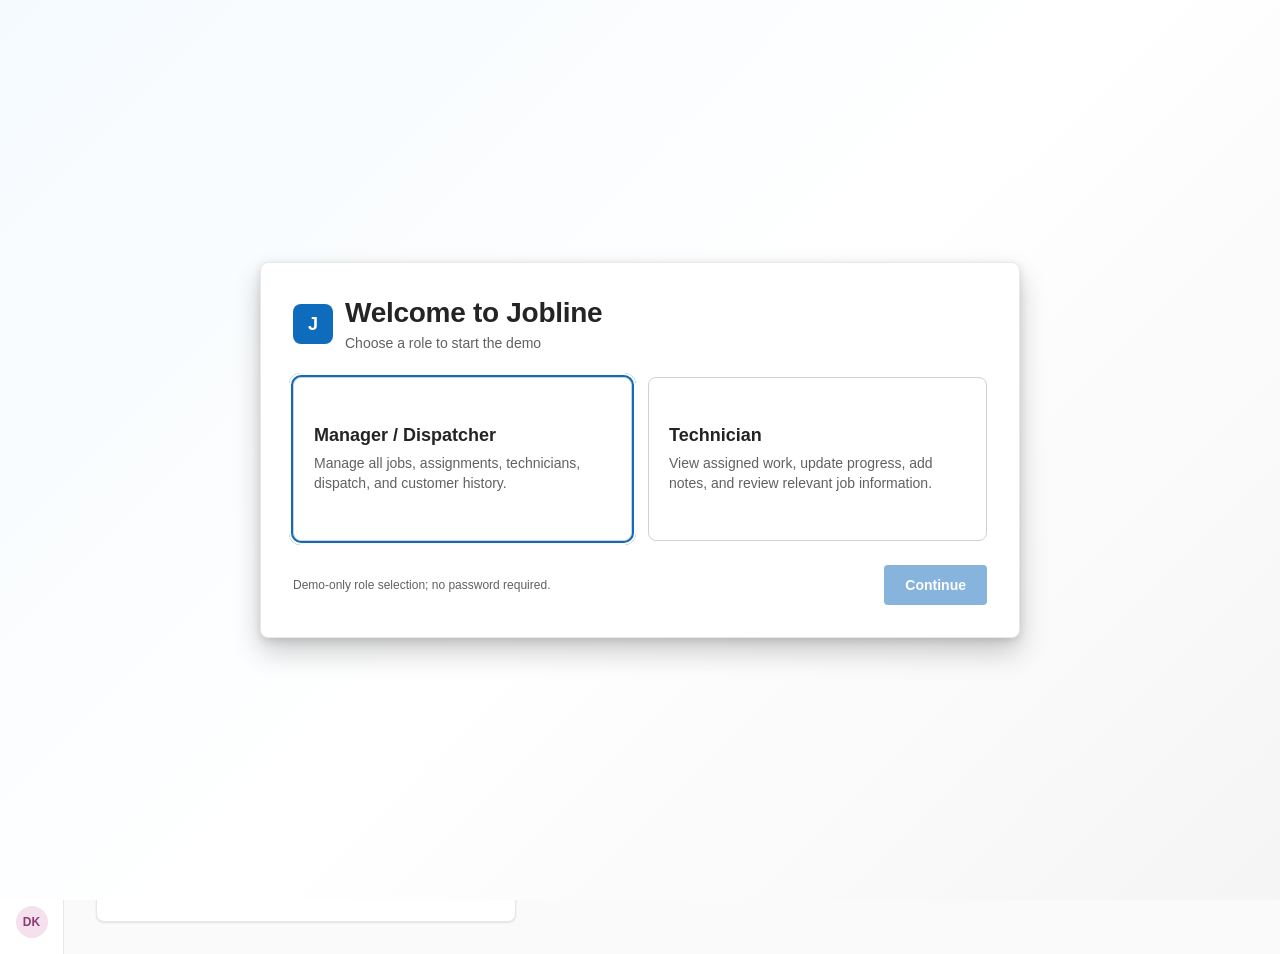
==== customer-detail.html @ 2129e2cf "Complete accessibility and responsive pass" ====
<!doctype html>
<html>
<head>
<meta charset="utf-8">
<title>Jobline - Customer Detail</title>
<link rel="stylesheet" href="fluent2-alignment.css">
<link rel="stylesheet" href="persona.css">
<link rel="stylesheet" href="accessibility.css">
<style>
:root{
  --brand:#0F6CBD;--brand-hover:#115EA3;
  --brand-tint-10:#F5FAFE;--brand-tint-20:#DEECF9;
  --nbg1:#FFFFFF;--nbg2:#FAFAFA;
  --stroke1:#D1D1D1;--stroke2:#E8E8E8;
  --fg1:#242424;--fg2:#424242;--fg3:#616161;--fg-disabled:#BDBDBD;
  --warning-bg:#FFF4CE;--warning-fg:#9D5D00;
  --success-bg:#DFF6DD;--success-fg:#0E7C3F;
  --teal-bg:#D6F5E8;--teal-fg:#0B6A4A;--plum-bg:#F5E1EE;--plum-fg:#8B3A73;
  --shadow4:0 0.3px 0.9px rgba(0,0,0,.11),0 1.6px 3.6px rgba(0,0,0,.13);
  --font:"Segoe UI","Segoe UI Web",-apple-system,BlinkMacSystemFont,"Helvetica Neue",Arial,sans-serif;
}
*{box-sizing:border-box;}
.demo-hidden{display:none !important;}
body{margin:0;font-family:var(--font);color:var(--fg1);background:var(--nbg2);-webkit-font-smoothing:antialiased;}
a{color:var(--brand);text-decoration:none;}
a:hover{color:var(--brand-hover);}
button{font-family:var(--font);cursor:pointer;}
.rail-btn{width:40px;height:40px;border-radius:8px;border:none;background:transparent;color:var(--fg3);display:flex;align-items:center;justify-content:center;cursor:pointer;}
.rail-btn.active{background:var(--brand-tint-20);color:var(--brand);}
.avatar{border-radius:50%;display:flex;align-items:center;justify-content:center;font-weight:700;flex-shrink:0;}
.badge{display:inline-flex;align-items:center;padding:3px 10px;border-radius:999px;font-size:12px;font-weight:600;line-height:16px;white-space:nowrap;}
.ghost-btn{display:inline-flex;align-items:center;gap:6px;height:36px;padding:0 14px;border-radius:4px;border:1px solid var(--stroke1);background:var(--nbg1);color:var(--fg2);font-size:14px;font-weight:600;cursor:pointer;}
.stat-card{background:#fff;border:1px solid var(--stroke2);border-radius:8px;padding:20px;box-shadow:var(--shadow4);text-align:center;}
.stat-big{font-size:28px;font-weight:700;color:var(--brand);}
.stat-lbl{font-size:12px;color:var(--fg3);margin-top:4px;}
.card{background:#fff;border:1px solid var(--stroke2);border-radius:8px;padding:20px;box-shadow:var(--shadow4);}
.card h3{margin:0 0 14px;font-size:14px;font-weight:700;color:var(--fg1);}
.row{display:flex;justify-content:space-between;gap:16px;padding:7px 0;}
.row .l{font-size:11px;color:var(--fg3);text-transform:uppercase;letter-spacing:.03em;flex-shrink:0;width:110px;}
.row .v{font-size:13px;color:var(--fg1);font-weight:500;text-align:right;}
.stats3{display:grid;grid-template-columns:repeat(3,1fr);gap:16px;}
.two-col{display:grid;grid-template-columns:420px 1fr;gap:24px;align-items:start;}
.jh-row{position:relative;display:grid;grid-template-columns:2fr 130px 120px 100px 90px;gap:12px;align-items:center;padding:10px 0;border-bottom:1px solid var(--stroke2);}
.jh-head{display:grid;grid-template-columns:2fr 130px 120px 100px 90px;gap:12px;padding-bottom:10px;border-bottom:1px solid var(--stroke2);}
.th{font-size:11px;font-weight:700;letter-spacing:.04em;text-transform:uppercase;color:var(--fg3);}
.row-link{position:absolute;inset:0;}
@media (max-width:1180px){ main{padding:20px !important;} .two-col{grid-template-columns:1fr;} }
@media (max-width:760px){ .rail{width:56px !important;} .stats3{grid-template-columns:1fr;} }
@media (max-width:760px){#jobHistoryCard{overflow-x:auto;}.jh-head,.jh-row{min-width:650px;}}
@media (max-width:620px){main>div:nth-child(2){align-items:flex-start!important;flex-direction:column;}main>div:nth-child(2)>div:first-child{align-items:flex-start!important;}.row{align-items:flex-start;flex-direction:column;gap:3px}.row .l{width:auto}.row .v{text-align:left}}
</style>
</head>
<body>
<div style="display:flex;width:100%;min-height:100dvh;background:var(--nbg2);">
  <nav class="rail" style="width:64px;flex-shrink:0;background:#FFFFFF;border-right:1px solid var(--stroke2);display:flex;flex-direction:column;align-items:center;padding:16px 0;">
    <a href="index.html" style="width:32px;height:32px;border-radius:8px;background:var(--brand);display:flex;align-items:center;justify-content:center;color:#fff;font-weight:700;font-size:15px;">J</a>
    <div style="display:flex;flex-direction:column;gap:8px;margin-top:32px;">
      <a class="rail-btn" href="index.html" title="Job Queue"><svg width="20" height="20" viewBox="0 0 20 20" fill="none"><rect x="3" y="4" width="3" height="3" rx="0.5" fill="currentColor"/><path d="M9 5.5H17" stroke="currentColor" stroke-width="1.5" stroke-linecap="round"/><rect x="3" y="8.5" width="3" height="3" rx="0.5" fill="currentColor"/><path d="M9 10H17" stroke="currentColor" stroke-width="1.5" stroke-linecap="round"/><rect x="3" y="13" width="3" height="3" rx="0.5" fill="currentColor"/><path d="M9 14.5H17" stroke="currentColor" stroke-width="1.5" stroke-linecap="round"/></svg></a>
      <a class="rail-btn" href="dispatch-board.html" title="Dispatch Board"><svg width="20" height="20" viewBox="0 0 20 20" fill="none"><rect x="3" y="3" width="6" height="14" rx="1.5" stroke="currentColor" stroke-width="1.5"/><rect x="11" y="3" width="6" height="8" rx="1.5" stroke="currentColor" stroke-width="1.5"/></svg></a>
      <a class="rail-btn active" href="customers-list.html" title="Customers"><svg width="20" height="20" viewBox="0 0 20 20" fill="none"><circle cx="7.5" cy="7" r="2.5" stroke="currentColor" stroke-width="1.5"/><path d="M2.5 16c0-2.5 2.2-4 5-4s5 1.5 5 4" stroke="currentColor" stroke-width="1.5" stroke-linecap="round"/><circle cx="14.5" cy="6.5" r="2" stroke="currentColor" stroke-width="1.4"/><path d="M12.8 9.2c1.9-.3 4.7.6 4.7 3.3" stroke="currentColor" stroke-width="1.4" stroke-linecap="round"/></svg></a>
    </div>
    <div style="margin-top:auto;display:flex;flex-direction:column;align-items:center;gap:12px;">
      <button class="rail-btn demo-hidden" style="width:36px;height:36px;" title="Settings" aria-hidden="true"><svg width="18" height="18" viewBox="0 0 20 20" fill="none"><circle cx="10" cy="10" r="2.5" stroke="currentColor" stroke-width="1.4"/><path d="M10 2.5v2M10 15.5v2M17.5 10h-2M4.5 10h-2M15.4 4.6l-1.4 1.4M6 12.6l-1.4 1.4M15.4 15.4l-1.4-1.4M6 7.4L4.6 6" stroke="currentColor" stroke-width="1.3" stroke-linecap="round"/></svg></button>
      <div class="avatar" style="width:32px;height:32px;background:var(--plum-bg);color:var(--plum-fg);font-size:12px;">DK</div>
    </div>
  </nav>
  <main style="flex:1;min-width:0;padding:32px;display:flex;flex-direction:column;gap:20px;">
    <div style="font-size:13px;color:var(--fg3);">
      <a href="customers-list.html">Customers</a>
      <svg width="10" height="10" viewBox="0 0 20 20" fill="none" style="margin:0 4px;vertical-align:middle;"><path d="M7 5L12 10L7 15" stroke="currentColor" stroke-width="1.6" stroke-linecap="round" stroke-linejoin="round"/></svg>
      <span id="customerBreadcrumb" style="color:var(--fg1);font-weight:600;">Alvarez Family</span>
    </div>

    <div style="display:flex;align-items:center;justify-content:space-between;gap:24px;">
      <div style="display:flex;align-items:center;gap:16px;">
        <div class="avatar" id="customerAvatar" style="width:64px;height:64px;font-size:22px;background:var(--brand-tint-20);color:var(--brand);">AF</div>
        <div>
          <h1 id="customerName" style="margin:0;font-size:22px;font-weight:700;color:var(--fg1);">Alvarez Family</h1>
          <div style="display:flex;align-items:center;gap:10px;margin-top:6px;">
            <span class="badge" id="customerPlanBadge" style="background:var(--success-bg);color:var(--success-fg);">Active Plan</span>
            <span id="customerMeta" style="font-size:13px;color:var(--fg3);">Customer since Mar 2022 &middot; Fairview Heights</span>
          </div>
        </div>
      </div>
      <div style="display:flex;gap:8px;flex-shrink:0;">
        <a id="customerNewJob" href="new-job-form.html" style="display:inline-flex;align-items:center;gap:6px;height:36px;padding:0 16px;border-radius:4px;border:none;background:var(--brand);color:#fff;font-size:14px;font-weight:600;"><svg width="16" height="16" viewBox="0 0 20 20" fill="none"><path d="M10 4V16M4 10H16" stroke="currentColor" stroke-width="1.75" stroke-linecap="round"/></svg>New Job</a>
      </div>
    </div>

    <div class="stats3">
      <div class="stat-card"><div class="stat-big" id="customerJobs">14</div><div class="stat-lbl">Lifetime Jobs</div></div>
      <div class="stat-card"><div class="stat-big" id="customerRevenue">$4,120</div><div class="stat-lbl">Lifetime Revenue</div></div>
      <div class="stat-card"><div class="stat-big" id="customerRating">4.9</div><div class="stat-lbl">Avg Rating</div></div>
    </div>

    <div class="two-col">
      <div style="display:flex;flex-direction:column;gap:16px;">
        <div class="card">
          <h3>Contact Info</h3>
          <div class="row"><span class="l">Contact</span><span class="v" id="contactName">Elena Alvarez</span></div>
          <div class="row"><span class="l">Phone</span><span class="v" id="contactPhone">(312) 555-0148</span></div>
          <div class="row"><span class="l">Email</span><span class="v" id="contactEmail">elena.alvarez@fairviewmail.com</span></div>
          <div class="row"><span class="l">Street</span><span class="v" id="contactStreet"></span></div>
          <div class="row"><span class="l">City</span><span class="v" id="contactCity"></span></div>
          <div class="row"><span class="l">State</span><span class="v" id="contactState"></span></div>
          <div class="row"><span class="l">ZIP</span><span class="v" id="contactZip"></span></div>
        </div>
        <div class="card">
          <h3>Service Plan</h3>
          <div class="row"><span class="l">Plan</span><span class="v" id="planName">HVAC Seasonal Care</span></div>
          <div class="row"><span class="l">Rate</span><span class="v" id="planRate">$45 / mo</span></div>
          <div class="row"><span class="l">Next visit</span><span class="v" id="planNext">Oct 12, 2026</span></div>
          <div class="row"><span class="l">Renewal</span><span class="v" id="planRenewal">Mar 1, 2027</span></div>
        </div>
        <div class="card">
          <h3>Notes</h3>
          <div id="customerActivity" style="display:flex;flex-direction:column;gap:12px;"></div>
        </div>
      </div>

      <div class="card" id="jobHistoryCard">
        <div style="display:flex;align-items:center;justify-content:space-between;margin-bottom:14px;">
          <h3 style="margin:0;">Job History</h3>
          <a href="index.html" style="font-size:13px;font-weight:600;">View all</a>
        </div>
        <div class="jh-head">
          <span class="th">Job</span><span class="th">Type</span><span class="th">Status</span><span class="th">Date</span><span class="th" style="text-align:right;">Amount</span>
        </div>
        <div class="jh-row">
          <a class="row-link" href="job-detail-drawer.html" aria-label="Open AC unit not cooling job detail"></a>
          <span style="font-size:13px;color:var(--fg1);font-weight:500;">AC unit not cooling, urgent</span>
          <span style="font-size:12px;color:var(--fg3);">New Job</span>
          <span class="badge" style="background:var(--warning-bg);color:var(--warning-fg);">In Progress</span>
          <span style="font-size:12px;color:var(--fg2);">Sep 3, 2026</span>
          <span style="font-size:13px;font-weight:600;text-align:right;">$340</span>
        </div>
        <div class="jh-row">
          <a class="row-link" href="job-detail-drawer.html" aria-label="Open Seasonal HVAC tune-up job detail"></a>
          <span style="font-size:13px;color:var(--fg1);font-weight:500;">Seasonal HVAC tune-up</span>
          <span style="font-size:12px;color:var(--fg3);">Recurring Visit</span>
          <span class="badge" style="background:var(--brand-tint-20);color:var(--brand);">Scheduled</span>
          <span style="font-size:12px;color:var(--fg2);">Sep 15, 2026</span>
          <span style="font-size:13px;font-weight:600;text-align:right;">$145</span>
        </div>
        <div class="jh-row">
          <a class="row-link" href="job-detail-drawer.html" aria-label="Open Replace outdoor unit fan motor job detail"></a>
          <span style="font-size:13px;color:var(--fg1);font-weight:500;">Replace outdoor unit fan motor</span>
          <span style="font-size:12px;color:var(--fg3);">New Job</span>
          <span class="badge" style="background:var(--success-bg);color:var(--success-fg);">Done</span>
          <span style="font-size:12px;color:var(--fg2);">Jul 22, 2026</span>
          <span style="font-size:13px;font-weight:600;text-align:right;">$410</span>
        </div>
        <div class="jh-row">
          <a class="row-link" href="job-detail-drawer.html" aria-label="Open Add smart thermostat job detail"></a>
          <span style="font-size:13px;color:var(--fg1);font-weight:500;">Add smart thermostat</span>
          <span style="font-size:12px;color:var(--fg3);">Change Request</span>
          <span class="badge" style="background:var(--success-bg);color:var(--success-fg);">Done</span>
          <span style="font-size:12px;color:var(--fg2);">Jun 2, 2026</span>
          <span style="font-size:13px;font-weight:600;text-align:right;">$260</span>
        </div>
        <div class="jh-row" style="border-bottom:none;">
          <a class="row-link" href="job-detail-drawer.html" aria-label="Open Spring filter replacement job detail"></a>
          <span style="font-size:13px;color:var(--fg1);font-weight:500;">Spring filter replacement</span>
          <span style="font-size:12px;color:var(--fg3);">Recurring Visit</span>
          <span class="badge" style="background:var(--success-bg);color:var(--success-fg);">Done</span>
          <span style="font-size:12px;color:var(--fg2);">Apr 10, 2026</span>
          <span style="font-size:13px;font-weight:600;text-align:right;">$95</span>
        </div>
      </div>
    </div>
  </main>
</div>
<script>
(() => {
  const profiles = {
    'Alvarez Family': { initials:'AF', since:'Mar 2022', territory:'Fairview Heights', plan:'Active Plan', planName:'HVAC Seasonal Care', rate:'$45 / mo', next:'Oct 12, 2026', renewal:'Mar 1, 2027', jobs:14, revenue:4120, rating:'4.9', contact:'Elena Alvarez', phone:'(312) 555-0148', email:'elena.alvarez@fairviewmail.com', address:'214 Sycamore Lane, Unit B, Fairview Heights, IL 60443', note:'Customer prefers afternoon appointments after 1 PM. Has two dogs, use side gate.', current:{ description:'AC unit not cooling, urgent', type:'New Job', stage:'In Progress', date:'Sep 3, 2026', fee:340 } },
    'Meadowbrook HOA': { initials:'MH', since:'Jun 2019', territory:'Meadowbrook', plan:'Active Plan', planName:'Commercial Grounds & HVAC', rate:'$320 / mo', next:'Sep 18, 2026', renewal:'Jun 1, 2027', jobs:62, revenue:28400, rating:'4.7', contact:'Rachel Morgan', phone:'(312) 555-0122', email:'facilities@meadowbrookhoa.com', address:'880 Meadowbrook Drive, Fairview Heights, IL 60443', note:'Coordinate access with the property manager before arrival.', current:{ description:'Quarterly irrigation inspection', type:'Recurring Visit', stage:'Scheduled', date:'Sep 2, 2026', fee:180 } },
    'Chen Residence': { initials:'CR', since:'Nov 2023', territory:'Riverside', plan:'Seasonal Plan', planName:'Seasonal Home Care', rate:'$32 / mo', next:'Sep 20, 2026', renewal:'Nov 15, 2026', jobs:8, revenue:2650, rating:'4.8', contact:'Lena Chen', phone:'(312) 555-0186', email:'lena.chen@fairviewmail.com', address:'47 Harbor View Court, Fairview Heights, IL 60443', note:'Call before arrival. Garage access requires customer confirmation.', current:{ description:'Water heater leak in garage', type:'New Job', stage:'Blocked', date:'Sep 1, 2026', fee:410 } },
    'Okafor & Sons Bakery': { initials:'OS', since:'Feb 2020', territory:'Downtown', plan:'Active Plan', planName:'Commercial HVAC Care', rate:'$180 / mo', next:'Sep 3, 2026', renewal:'Feb 1, 2027', jobs:31, revenue:11900, rating:'5.0', contact:'Chidi Okafor', phone:'(312) 555-0164', email:'service@okaforbakery.com', address:'302 Market Street, Fairview Heights, IL 60443', note:'Service visits must happen before the morning production shift.', current:{ description:'Monthly HVAC filter service', type:'Recurring Visit', stage:'Scheduled', date:'Sep 3, 2026', fee:120 } },
    'Dana Whitfield': { initials:'DW', since:'Jan 2025', territory:'Fairview Heights', plan:'No Plan', planName:'No active plan', rate:'—', next:'—', renewal:'—', jobs:5, revenue:1380, rating:'4.6', contact:'Dana Whitfield', phone:'(312) 555-0191', email:'dana.whitfield@fairviewmail.com', address:'725 Northgate Road, Fairview Heights, IL 60443', note:'Prefers text updates while the technician is en route.', current:{ description:"Furnace won't ignite", type:'New Job', stage:'In Progress', date:'Sep 3, 2026', fee:275 } },
    'Priya Natarajan': { initials:'PN', since:'Aug 2021', territory:'Riverside', plan:'Active Plan', planName:'Home Essentials', rate:'$39 / mo', next:'Oct 4, 2026', renewal:'Aug 1, 2027', jobs:11, revenue:3760, rating:'4.9', contact:'Priya Natarajan', phone:'(312) 555-0175', email:'priya.natarajan@fairviewmail.com', address:'146 Willow Bend, Fairview Heights, IL 60443', note:'Use the driveway entrance on Willow Bend, not the rear alley.', current:{ description:'Replace kitchen faucet', type:'New Job', stage:'Done', date:'Aug 27, 2026', fee:210 } },
    'Rosalind Kerr': { initials:'RK', since:'Jul 2026', territory:'Fairview Heights', plan:'No Plan', planName:'No active plan', rate:'—', next:'—', renewal:'—', jobs:1, revenue:95, rating:'—', contact:'Rosalind Kerr', phone:'(312) 555-0139', email:'rosalind.kerr@fairviewmail.com', address:'19 Wren Street, Fairview Heights, IL 60443', note:'New customer. Confirm the requested thermostat configuration before scheduling.', current:{ description:'Add second thermostat zone', type:'Change Request', stage:'New', date:'TBD', fee:95 } },
    'Tobias Lindqvist': { initials:'TL', since:'May 2024', territory:'Northside', plan:'Seasonal Plan', planName:'Exterior Seasonal Care', rate:'$28 / mo', next:'—', renewal:'May 1, 2027', jobs:7, revenue:980, rating:'4.7', contact:'Tobias Lindqvist', phone:'(312) 555-0116', email:'tobias.lindqvist@fairviewmail.com', address:'61 Alder Avenue, Fairview Heights, IL 60443', note:'Prefers email communication for schedule changes.', current:{ description:'Cancel fall gutter cleaning', type:'Cancellation', stage:'Done', date:'Aug 28, 2026', fee:0 } },
    'Marcus Webb': { initials:'MW', since:'Sep 2023', territory:'Meadowbrook', plan:'Active Plan', planName:'Landscape Seasonal Care', rate:'$52 / mo', next:'Sep 5, 2026', renewal:'Sep 1, 2027', jobs:16, revenue:5240, rating:'4.8', contact:'Marcus Webb', phone:'(312) 555-0157', email:'marcus.webb@fairviewmail.com', address:'930 Crestline Way, Fairview Heights, IL 60443', note:'Gate code is provided in the active work order.', current:{ description:'Reschedule sprinkler tune-up', type:'Change Request', stage:'New', date:'Sep 5, 2026', fee:150 } }
  };
  const requested = new URLSearchParams(window.location.search).get('customer');
  let allCreatedJobs = [];
  try { allCreatedJobs = JSON.parse(localStorage.getItem('jobline-created-jobs') || '[]'); } catch {}
  const firstCreatedForRequested = allCreatedJobs.find(job => job.customer === requested);
  const generatedCustomerProfile = Boolean(requested && !profiles[requested] && firstCreatedForRequested);
  if (requested && !profiles[requested] && firstCreatedForRequested) {
    const initials = requested.split(/\s+/).map(part => part[0]).join('').slice(0, 2).toUpperCase();
    profiles[requested] = { initials, since:'Sep 2026', territory:firstCreatedForRequested.city ? `${firstCreatedForRequested.city}, ${firstCreatedForRequested.state}` : (firstCreatedForRequested.territory || 'Service area not set'), plan:'No Plan', planName:'No active plan', rate:'—', next:firstCreatedForRequested.promisedLabel?.split(' · ')[0] || 'TBD', renewal:'—', jobs:0, revenue:0, rating:'—', contact:firstCreatedForRequested.contactName || requested, phone:firstCreatedForRequested.phone || 'Not provided', email:firstCreatedForRequested.email || 'Not provided', address:firstCreatedForRequested.address, street:firstCreatedForRequested.street, city:firstCreatedForRequested.city, state:firstCreatedForRequested.state, zip:firstCreatedForRequested.zip, current:{ description:firstCreatedForRequested.description, type:firstCreatedForRequested.type, stage:firstCreatedForRequested.stage, date:firstCreatedForRequested.promisedShort || 'TBD', fee:Number(firstCreatedForRequested.fee || 0) } };
  }
  const customer = profiles[requested] ? requested : 'Alvarez Family';
  const profile = profiles[customer];
  let updates = {};
  try { updates = JSON.parse(localStorage.getItem('jobline-job-updates') || '{}'); } catch {}
  const customerCreatedJobs = allCreatedJobs.filter(job => job.customer === customer).map(job => ({
    ...job,
    ...(updates[job.id] || {}),
    date:(updates[job.id]?.promisedLabel || job.promisedLabel || 'TBD').split(' · ')[0]
  }));
  const saved = updates[customer] || {};
  if (saved.stage === 'New Lead' || saved.stage === 'Unassigned') saved.stage = 'New';
  const current = { ...profile.current, ...saved };
  if (saved.promisedLabel) current.date = saved.promisedLabel.split(' · ')[0];

  document.getElementById('customerBreadcrumb').textContent = customer;
  document.getElementById('customerName').textContent = customer;
  document.getElementById('customerAvatar').textContent = profile.initials;
  document.getElementById('customerPlanBadge').textContent = profile.plan;
  document.getElementById('customerMeta').textContent = `Customer since ${profile.since} · ${profile.territory}`;
  document.getElementById('customerJobs').textContent = profile.jobs + customerCreatedJobs.length;
  document.getElementById('customerRevenue').textContent = `$${(profile.revenue + customerCreatedJobs.reduce((sum, job) => sum + Number(job.fee || 0), 0)).toLocaleString()}`;
  document.getElementById('customerRating').textContent = profile.rating;
  document.getElementById('contactName').textContent = profile.contact;
  document.getElementById('contactPhone').textContent = profile.phone;
  document.getElementById('contactEmail').textContent = profile.email;
  function splitAddress(record) {
    if (record.street) return { street:record.street, city:record.city || '', state:record.state || '', zip:record.zip || '' };
    const parts = String(record.address || '').split(',').map(part => part.trim()).filter(Boolean);
    const stateZip = (parts.pop() || '').match(/^([A-Za-z]{2})\s+(\d{5}(?:-\d{4})?)$/);
    const city = parts.pop() || '';
    return { street:parts.join(', '), city, state:stateZip?.[1] || '', zip:stateZip?.[2] || '' };
  }
  const address = splitAddress({ ...profile, ...saved, ...(customerCreatedJobs[0] || {}) });
  ['street','city','state','zip'].forEach(field => document.getElementById(`contact${field[0].toUpperCase()}${field.slice(1)}`).textContent = address[field] || '—');
  document.getElementById('planName').textContent = profile.planName;
  document.getElementById('planRate').textContent = profile.rate;
  document.getElementById('planNext').textContent = profile.next;
  document.getElementById('planRenewal').textContent = profile.renewal;
  let activity = [];
  try { activity = JSON.parse(localStorage.getItem('jobline-job-activity') || '[]').filter(item => item.customer === customer); } catch {}
  const activityContainer = document.getElementById('customerActivity');
  activityContainer.innerHTML = activity.length ? activity.slice(0, 5).map(item => { const initials = item.author === 'System' ? 'S' : String(item.author || 'Team').split(/\s+/).map(part => part[0]).join('').slice(0,2).toUpperCase(); return `<div style="display:flex;gap:10px;"><div class="avatar" style="width:26px;height:26px;font-size:9px;background:var(--teal-bg);color:var(--teal-fg);">${initials}</div><div><div style="display:flex;gap:8px;align-items:baseline;"><strong style="font-size:12px;">${item.author}</strong><span style="font-size:11px;color:var(--fg3);">${new Date(item.createdAt).toLocaleString('en-US', { month:'short', day:'numeric', hour:'numeric', minute:'2-digit' })}</span></div><p style="margin:3px 0 0;font-size:13px;color:var(--fg2);">${String(item.text).replace(/[&<>]/g, char => ({'&':'&amp;','<':'&lt;','>':'&gt;'}[char]))}</p></div></div>`; }).join('') : '<p style="margin:0;font-size:13px;color:var(--fg3);">No notes or activity yet.</p>';
  document.getElementById('customerNewJob').href = `new-job-form.html?customer=${encodeURIComponent(customer)}`;

  function badgeStyle(stage) {
    if (stage === 'Done') return ['var(--success-bg)','var(--success-fg)'];
    if (stage === 'Scheduled') return ['var(--brand-tint-20)','var(--brand)'];
    if (stage === 'New') return ['var(--brand-tint-20)','var(--brand)'];
    if (stage === 'Blocked') return ['#FDE7E9','#C4314B'];
    return ['var(--warning-bg)','var(--warning-fg)'];
  }

  const history = [
    ...customerCreatedJobs,
    ...(generatedCustomerProfile ? [] : [{ ...current, jobKey:customer }]),
    { jobKey:`history-${customer}-followup`, description:'Routine service follow-up', type:'Recurring Visit', stage:'Scheduled', date:'Sep 15, 2026', fee:145 },
    { jobKey:`history-${customer}-repair`, description:'Completed equipment repair', type:'New Job', stage:'Done', date:'Jul 22, 2026', fee:410 },
    { jobKey:`history-${customer}-change`, description:'Service change request', type:'Change Request', stage:'Done', date:'Jun 2, 2026', fee:260 },
    { jobKey:`history-${customer}-maintenance`, description:'Preventive maintenance visit', type:'Recurring Visit', stage:'Done', date:'Apr 10, 2026', fee:95 }
  ].slice(0, 5).map(job => ({ ...job, ...(updates[job.id || job.jobKey] || {}) }));
  let historyJobs = {};
  try { historyJobs = JSON.parse(localStorage.getItem('jobline-history-jobs') || '{}'); } catch {}
  history.forEach((job, index) => {
    const key = job.id || job.jobKey || `${customer}-history-${index}`;
    job.jobKey = key;
    if (!job.id && key !== customer) historyJobs[key] = { ...job, id:key, customer, address:profile.address, street:profile.street, city:profile.city, state:profile.state, zip:profile.zip, technician:'Unassigned', priority:'Medium', promisedDate:new Date(job.date).toISOString().slice(0, 10), promisedTime:'Any time' };
  });
  localStorage.setItem('jobline-history-jobs', JSON.stringify(historyJobs));
  const card = document.getElementById('jobHistoryCard');
  card.querySelectorAll('.jh-row').forEach(row => row.remove());
  history.forEach((job, index) => {
    const colors = badgeStyle(job.stage);
    const row = document.createElement('div');
    row.className = 'jh-row';
    if (index === history.length - 1) row.style.borderBottom = 'none';
    row.innerHTML = `<a class="row-link" href="job-detail-drawer.html?customer=${encodeURIComponent(customer)}${job.jobKey !== customer ? `&job=${encodeURIComponent(job.jobKey)}` : ''}" aria-label="Open ${job.description}"></a><span style="font-size:13px;color:var(--fg1);font-weight:500;">${job.description}</span><span style="font-size:12px;color:var(--fg3);">${job.type}</span><span class="badge" style="background:${colors[0]};color:${colors[1]};">${job.stage}</span><span style="font-size:12px;color:var(--fg2);">${job.date}</span><span style="font-size:13px;font-weight:600;text-align:right;">$${Number(job.fee).toLocaleString()}</span>`;
    card.appendChild(row);
  });
})();
</script>
<script src="persona.js?v=6"></script>
<script src="accessibility.js?v=1"></script>
</body>
</html>
---- fluent2-alignment.css ----
/* Jobline shared presentation layer — aligned to Fluent 2 Web tokens and states. */
:root {
  color-scheme: light;
  --colorBrandBackground:#0f6cbd;--colorBrandBackgroundHover:#115ea3;--colorBrandBackgroundPressed:#0c3b5e;
  --colorBrandBackground2:#ebf3fc;--colorBrandBackground2Hover:#dcecf9;--colorBrandForeground1:#0f6cbd;--colorBrandForegroundLink:#115ea3;
  --colorNeutralBackground1:#fff;--colorNeutralBackground2:#fafafa;--colorNeutralBackground3:#f5f5f5;--colorNeutralBackground4:#f0f0f0;
  --colorNeutralBackground1Hover:#f5f5f5;--colorNeutralBackground1Pressed:#e0e0e0;
  --colorNeutralForeground1:#242424;--colorNeutralForeground2:#424242;--colorNeutralForeground3:#616161;--colorNeutralForegroundDisabled:#bdbdbd;
  --colorNeutralStroke1:#d1d1d1;--colorNeutralStroke1Hover:#b3b3b3;--colorNeutralStroke1Pressed:#8a8886;--colorNeutralStroke2:#e8e8e8;
  --colorStrokeFocus2:#fff;--colorCompoundBrandStroke:#0f6cbd;
  --colorStatusDangerBackground1:#fde7e9;--colorStatusDangerForeground1:#b10e1c;
  --colorStatusWarningBackground1:#fff4ce;--colorStatusWarningForeground1:#835b00;
  --colorStatusSuccessBackground1:#dff6dd;--colorStatusSuccessForeground1:#0e7a0d;
  --fontFamilyBase:"Segoe UI","Segoe UI Web",-apple-system,BlinkMacSystemFont,Roboto,"Helvetica Neue",sans-serif;
  --fontSizeBase100:10px;--fontSizeBase200:12px;--fontSizeBase300:14px;--fontSizeBase400:16px;--fontSizeBase500:20px;--fontSizeBase600:24px;--fontSizeHero700:28px;
  --lineHeightBase100:14px;--lineHeightBase200:16px;--lineHeightBase300:20px;--lineHeightBase400:22px;--lineHeightBase500:28px;--lineHeightBase600:32px;--lineHeightHero700:36px;
  --fontWeightRegular:400;--fontWeightMedium:500;--fontWeightSemibold:600;--fontWeightBold:700;
  --spacingHorizontalXXS:2px;--spacingHorizontalXS:4px;--spacingHorizontalSNudge:6px;--spacingHorizontalS:8px;--spacingHorizontalMNudge:10px;--spacingHorizontalM:12px;--spacingHorizontalL:16px;--spacingHorizontalXL:20px;--spacingHorizontalXXL:24px;
  --spacingVerticalXS:4px;--spacingVerticalS:8px;--spacingVerticalM:12px;--spacingVerticalL:16px;--spacingVerticalXL:20px;--spacingVerticalXXL:24px;
  --borderRadiusSmall:2px;--borderRadiusMedium:4px;--borderRadiusLarge:6px;--borderRadiusXLarge:8px;--borderRadiusCircular:9999px;
  --shadow2:0 1px 2px rgba(0,0,0,.10);--shadow4:0 2px 4px rgba(0,0,0,.10);--shadow8:0 4px 8px rgba(0,0,0,.12);
  --shadow16:0 6.4px 14.4px rgba(0,0,0,.13),0 1.2px 3.6px rgba(0,0,0,.11);--shadow28:0 14px 28px rgba(0,0,0,.20),0 3px 8px rgba(0,0,0,.12);
  --durationFaster:100ms;--durationFast:150ms;--curveEasyEase:cubic-bezier(.33,0,.67,1);
  --controlHeightS:24px;--controlHeightM:32px;--controlHeightL:40px;
}
html{color-scheme:light}
body{color:var(--colorNeutralForeground1);font-family:var(--fontFamilyBase);font-size:var(--fontSizeBase300);font-weight:var(--fontWeightRegular);line-height:var(--lineHeightBase300);text-rendering:optimizeLegibility;-webkit-font-smoothing:antialiased}
button,input,select,textarea{font:inherit}button,a,input,select,textarea,[tabindex]:not([tabindex="-1"]){-webkit-tap-highlight-color:transparent}
h1{font-size:var(--fontSizeBase600);line-height:var(--lineHeightBase600);font-weight:var(--fontWeightSemibold);letter-spacing:-.01em}
h2{font-size:var(--fontSizeBase500);line-height:var(--lineHeightBase500);font-weight:var(--fontWeightSemibold)}
h3{font-size:var(--fontSizeBase400);line-height:var(--lineHeightBase400);font-weight:var(--fontWeightSemibold)}

/* Shared controls */
:where(.primary-btn,.modal-primary,.ai-primary,.persona-continue,.ai-analyze){min-height:var(--controlHeightM)!important;border:1px solid transparent!important;border-radius:var(--borderRadiusMedium)!important;background:var(--colorBrandBackground)!important;color:#fff!important;font-weight:var(--fontWeightSemibold)!important;transition:background-color var(--durationFaster) var(--curveEasyEase),border-color var(--durationFaster) var(--curveEasyEase)}
:where(.primary-btn,.modal-primary,.ai-primary,.persona-continue,.ai-analyze):not(:disabled):hover{background:var(--colorBrandBackgroundHover)!important}
:where(.primary-btn,.modal-primary,.ai-primary,.persona-continue,.ai-analyze):not(:disabled):active{background:var(--colorBrandBackgroundPressed)!important}
:where(.ghost-btn,.ai-secondary,.persona-switcher button,.notification-read-all){min-height:var(--controlHeightM);border-radius:var(--borderRadiusMedium)!important;color:var(--colorNeutralForeground1);font-weight:var(--fontWeightSemibold);transition:background-color var(--durationFaster) var(--curveEasyEase),border-color var(--durationFaster) var(--curveEasyEase)}
:where(button,.ghost-btn,.icon-btn,.rail-btn,.ai-secondary):not(:disabled):hover{background-color:var(--colorNeutralBackground1Hover)}
:where(button,.ghost-btn,.icon-btn,.rail-btn,.ai-secondary):not(:disabled):active{background-color:var(--colorNeutralBackground1Pressed)}
:where(.icon-btn,.ai-review-close,.notification-panel header button){display:inline-grid!important;place-items:center;width:var(--controlHeightM)!important;height:var(--controlHeightM)!important;min-width:var(--controlHeightM);padding:0!important;border-radius:var(--borderRadiusMedium)!important}
.rail-btn{border-radius:var(--borderRadiusMedium)!important}.rail-btn.active{background:var(--colorBrandBackground2)!important;color:var(--colorBrandForeground1)!important}
button:disabled,input:disabled,select:disabled,textarea:disabled{cursor:not-allowed;color:var(--colorNeutralForegroundDisabled);opacity:.65}

/* Fields */
:where(input:not([type="checkbox"]):not([type="radio"]):not(.search-input),select,textarea,.ai-field,.inline-control,.edit-control){border:1px solid var(--colorNeutralStroke1)!important;border-radius:var(--borderRadiusMedium)!important;background-color:var(--colorNeutralBackground1);color:var(--colorNeutralForeground1);transition:border-color var(--durationFaster) var(--curveEasyEase),box-shadow var(--durationFaster) var(--curveEasyEase)}
:where(input:not([type="checkbox"]):not([type="radio"]):not(.search-input),select):not(.edit-control){min-height:var(--controlHeightM)}
:where(input:not([type="checkbox"]):not([type="radio"]):not(.search-input),select,textarea,.ai-field,.inline-control,.edit-control):not(:disabled):hover{border-color:var(--colorNeutralStroke1Hover)!important}
:where(input[type="checkbox"],input[type="radio"]){accent-color:var(--colorBrandBackground)}
input::placeholder,textarea::placeholder{color:var(--colorNeutralForeground3);opacity:1}
label,.modal-field,.ai-label{color:var(--colorNeutralForeground2);font-weight:var(--fontWeightSemibold)}
.search-wrap,.search-box{min-height:var(--controlHeightL);border-color:var(--colorNeutralStroke1)!important;border-radius:var(--borderRadiusMedium)!important;background:var(--colorNeutralBackground1)}
.search-wrap:hover,.search-box:hover{border-color:var(--colorNeutralStroke1Hover)!important}

/* Keyboard and high-contrast states */
:where(button,a,input,select,textarea,[tabindex]):focus-visible{outline:2px solid var(--colorStrokeFocus2)!important;outline-offset:2px!important;box-shadow:0 0 0 4px var(--colorCompoundBrandStroke)!important}
:where(input,select,textarea):focus-visible{border-color:var(--colorCompoundBrandStroke)!important}

/* Selection, status, and data display */
.chip{border-radius:var(--borderRadiusCircular)!important}.chip.active{background:var(--colorBrandBackground2)!important;color:var(--colorBrandForeground1)!important}
.badge{min-height:var(--controlHeightS);padding:2px 8px!important;border-radius:var(--borderRadiusCircular)!important;font-size:var(--fontSizeBase200)!important;line-height:var(--lineHeightBase200)!important;font-weight:var(--fontWeightSemibold)!important}
.jq-table-wrap{border-color:var(--colorNeutralStroke2)!important;border-radius:var(--borderRadiusXLarge)!important;background:var(--colorNeutralBackground1);box-shadow:var(--shadow2)}
.jq-head{min-height:44px;background:var(--colorNeutralBackground2);color:var(--colorNeutralForeground3);font-size:var(--fontSizeBase200);font-weight:var(--fontWeightSemibold);letter-spacing:.04em}
.jq-row{min-height:56px;transition:background-color var(--durationFaster) var(--curveEasyEase)}.jq-row:hover{background-color:var(--colorNeutralBackground2)!important}

/* Cards and operational surfaces */
:where(.card,.cust-card,.modal-section,.ops-metric,.ops-tech-card){border-color:var(--colorNeutralStroke2)!important;border-radius:var(--borderRadiusXLarge)!important;background:var(--colorNeutralBackground1);box-shadow:var(--shadow2)!important}
.cust-card{transition:box-shadow var(--durationFast) var(--curveEasyEase),transform var(--durationFast) var(--curveEasyEase)}.cust-card:hover{box-shadow:var(--shadow8)!important;transform:translateY(-1px)}
.col{border-radius:var(--borderRadiusXLarge)!important;background:var(--colorNeutralBackground3)!important}.card[draggable="true"]:focus-visible{box-shadow:0 0 0 3px var(--colorCompoundBrandStroke),var(--shadow4)!important}

/* Dialogs, drawers, flyouts, and scrims */
:where(.new-job-modal,.ai-review,.persona-card,.notification-panel){border:1px solid var(--colorNeutralStroke2)!important;border-radius:var(--borderRadiusXLarge)!important;background:var(--colorNeutralBackground1);box-shadow:var(--shadow28)!important}
:where(.bulk-panel,.drawer){box-shadow:var(--shadow28)!important}
:where(.new-job-scrim,.bulk-scrim,.ai-review-scrim){background:rgba(0,0,0,.40)!important}
:where(.new-job-modal-head,.bulk-panel-head,.ai-review-head,.notification-panel header){border-bottom-color:var(--colorNeutralStroke2)!important}
:where(.bulk-panel-foot,.ai-review-foot,.modal-actions){border-top-color:var(--colorNeutralStroke2)!important}
.ai-review-head h2{font-size:var(--fontSizeBase500)!important;line-height:var(--lineHeightBase500)!important}.ai-explanation,.ai-match-context,.technician-only-note{background:var(--colorBrandBackground2)!important;border-color:#c7e0f4!important}.ai-confirmation{border-radius:var(--borderRadiusLarge)!important;box-shadow:var(--shadow16)!important}

/* AI proposals are visibly distinct from confirmed system data. */
.ai-suggest-btn{border-color:#96c6f2!important;border-radius:var(--borderRadiusMedium)!important;background:var(--colorBrandBackground2)!important;color:var(--colorBrandForegroundLink)!important}.ai-suggest-btn:hover{border-color:var(--colorBrandBackground)!important;background:var(--colorBrandBackground2Hover)!important}
.ai-suggest-btn::before{content:""!important;display:inline-block;width:14px;height:14px;margin:0 5px -2px 0;background:currentColor;-webkit-mask:url("data:image/svg+xml,%3Csvg xmlns='http://www.w3.org/2000/svg' viewBox='0 0 20 20'%3E%3Cpath d='M9.18 2.73a.85.85 0 0 1 1.64 0l.67 2.47a4.8 4.8 0 0 0 3.31 3.31l2.47.67a.85.85 0 0 1 0 1.64l-2.47.67a4.8 4.8 0 0 0-3.31 3.31l-.67 2.47a.85.85 0 0 1-1.64 0l-.67-2.47a4.8 4.8 0 0 0-3.31-3.31l-2.47-.67a.85.85 0 0 1 0-1.64l2.47-.67A4.8 4.8 0 0 0 8.51 5.2l.67-2.47Z'/%3E%3C/svg%3E") center/contain no-repeat;mask:url("data:image/svg+xml,%3Csvg xmlns='http://www.w3.org/2000/svg' viewBox='0 0 20 20'%3E%3Cpath d='M9.18 2.73a.85.85 0 0 1 1.64 0l.67 2.47a4.8 4.8 0 0 0 3.31 3.31l2.47.67a.85.85 0 0 1 0 1.64l-2.47.67a4.8 4.8 0 0 0-3.31 3.31l-.67 2.47a.85.85 0 0 1-1.64 0l-.67-2.47a4.8 4.8 0 0 0-3.31-3.31l-2.47-.67a.85.85 0 0 1 0-1.64l2.47-.67A4.8 4.8 0 0 0 8.51 5.2l.67-2.47Z'/%3E%3C/svg%3E") center/contain no-repeat}

@media(forced-colors:active){.badge,.chip,.card,.cust-card,.jq-table-wrap,.ai-suggest-btn{border:1px solid CanvasText!important}:where(button,a,input,select,textarea):focus-visible{outline:3px solid Highlight!important;box-shadow:none!important}.ai-suggest-btn::before{background:CanvasText}}
@media(prefers-reduced-motion:reduce){*,*::before,*::after{scroll-behavior:auto!important;transition-duration:.01ms!important;animation-duration:.01ms!important;animation-iteration-count:1!important}}
@media(max-width:680px){h1{font-size:var(--fontSizeBase500);line-height:var(--lineHeightBase500)}.ai-review-foot{align-items:stretch;flex-direction:column}.ai-review-actions{justify-content:flex-end}}
---- persona.css ----
.persona-signin{position:fixed;inset:0;z-index:1000;background:linear-gradient(135deg,#f5fafe 0%,#fff 52%,#f5f5f5 100%);display:flex;align-items:center;justify-content:center;padding:24px;font-family:var(--fontFamilyBase,"Segoe UI",sans-serif)}
.persona-signin[hidden]{display:none}.persona-card{width:min(760px,100%);background:#fff;border:1px solid #e8e8e8;border-radius:12px;box-shadow:0 14px 34px rgba(0,0,0,.14);padding:32px}.persona-brand{display:flex;align-items:center;gap:12px;margin-bottom:24px}.persona-logo{width:40px;height:40px;border-radius:8px;background:#0f6cbd;color:#fff;display:grid;place-items:center;font-size:18px;font-weight:700}.persona-card h1{margin:0;font-size:28px;line-height:36px}.persona-card>p{margin:6px 0 24px;color:#616161}.persona-options{display:grid;grid-template-columns:1fr 1fr;gap:16px}.persona-option{border:1px solid #d1d1d1;border-radius:8px;padding:20px;background:#fff;text-align:left;color:#242424;cursor:pointer;min-height:164px}.persona-option:hover{background:#f5fafe;border-color:#0f6cbd}.persona-option.selected{background:#f5fafe;border:2px solid #0f6cbd;padding:19px}.persona-option strong{display:block;font-size:18px;margin-bottom:8px}.persona-option span{display:block;color:#616161;font-size:14px;line-height:20px}.persona-tech-select{margin-top:18px;padding-top:18px;border-top:1px solid #e8e8e8}.persona-tech-select label{display:block;font-weight:600;margin-bottom:6px}.persona-tech-select select{width:100%;height:40px;border:1px solid #d1d1d1;border-radius:4px;padding:0 10px;background:#fff}.persona-actions{display:flex;align-items:center;justify-content:space-between;margin-top:24px}.persona-hint{font-size:12px;color:#616161}.persona-continue{height:40px;border:0;border-radius:4px;background:#0f6cbd;color:#fff;padding:0 20px;font-weight:600;cursor:pointer}.persona-continue:disabled{opacity:.5;cursor:not-allowed}.persona-switcher{position:fixed;right:20px;bottom:20px;z-index:35;display:flex;align-items:center;gap:10px;background:#fff;border:1px solid #d1d1d1;border-radius:8px;box-shadow:0 3px 8px rgba(0,0,0,.14);padding:8px 10px}.persona-switcher-badge{width:30px;height:30px;border-radius:50%;display:grid;place-items:center;background:#deecf9;color:#0f6cbd;font-size:11px;font-weight:700}.persona-switcher-copy{line-height:16px}.persona-switcher-copy strong{display:block;font-size:12px}.persona-switcher-copy span{display:block;font-size:11px;color:#616161}.persona-switcher button{height:30px;border:0;border-radius:4px;background:transparent;color:#115ea3;font-weight:600;cursor:pointer}.persona-switcher button:hover{background:#f0f0f0}.persona-switcher-rail{position:relative;right:auto;bottom:auto;z-index:auto;width:40px;height:40px;padding:0;border:0;border-radius:50%;box-shadow:none;background:transparent;display:grid;place-items:center}.persona-switcher-rail .persona-switcher-badge{width:36px;height:36px}.persona-switcher-rail .persona-switcher-copy{display:none}.persona-switcher-rail button{position:absolute;inset:0;width:40px;height:40px;font-size:0;background:transparent}.persona-switcher-rail button:hover{background:rgba(15,108,189,.08);border-radius:50%}.persona-restricted{position:fixed;inset:0 0 0 64px;z-index:30;background:#fafafa;display:grid;place-items:center;padding:32px}.persona-restricted-card{max-width:480px;background:#fff;border:1px solid #e8e8e8;border-radius:8px;padding:32px;text-align:center;box-shadow:0 3px 8px rgba(0,0,0,.12)}.persona-restricted-card h1{margin:0 0 8px;font-size:24px}.persona-restricted-card p{margin:0 0 20px;color:#616161}.persona-restricted-card a{display:inline-flex;height:36px;align-items:center;padding:0 16px;border-radius:4px;background:#0f6cbd;color:#fff;text-decoration:none;font-weight:600}.technician-only-note{margin:0;padding:10px 12px;border-radius:6px;background:#f5fafe;color:#424242;font-size:13px;border:1px solid #deecf9}.persona-hidden{display:none!important}.persona-forbidden-edit{cursor:default!important}.persona-forbidden-edit:hover{background:transparent!important}.technician-job-hidden{display:none!important}
.persona-stage-control{position:relative;z-index:3;width:100%;height:30px;margin-top:10px;border:1px solid #d1d1d1;border-radius:4px;background:#fff;color:#242424;padding:0 8px;font-size:12px;font-weight:600}
.technician-note-preview{display:block;margin-top:3px;color:#115ea3;font-size:11px;font-weight:600;white-space:nowrap;overflow:hidden;text-overflow:ellipsis;max-width:100%}
@media(max-width:680px){.persona-options{grid-template-columns:1fr}.persona-card{padding:22px}.persona-switcher{right:10px;bottom:10px}.persona-restricted{inset:0 0 0 56px}}
.notification-bell{position:fixed;left:14px;bottom:74px;z-index:45;width:36px;height:36px;border:0;border-radius:50%;background:#fff;color:#115ea3;box-shadow:0 2px 7px rgba(0,0,0,.16);cursor:pointer;font-size:20px}.notification-bell:hover{background:#f5fafe}.notification-bell b{position:absolute;right:-3px;top:-4px;display:grid;place-items:center;min-width:17px;height:17px;padding:0 4px;border-radius:999px;background:#c50f1f;color:#fff;font-size:9px}.notification-panel{position:fixed;left:64px;bottom:18px;z-index:50;width:min(380px,calc(100vw - 82px));max-height:620px;overflow:auto;border:1px solid #d1d1d1;border-radius:8px;background:#fff;box-shadow:0 8px 28px rgba(0,0,0,.2)}.notification-panel[hidden]{display:none}.notification-panel header{position:sticky;top:0;z-index:1;display:flex;justify-content:space-between;align-items:start;padding:16px;border-bottom:1px solid #e8e8e8;background:#fff}.notification-panel h2{margin:0;font-size:18px}.notification-panel header p{margin:3px 0 0;color:#616161;font-size:11px}.notification-panel header button{width:28px;height:28px;border:0;border-radius:4px;background:transparent;font-size:20px;cursor:pointer}.notification-list{padding:6px}.notification-item{display:grid;grid-template-columns:8px 1fr;gap:8px;padding:11px;border-radius:6px;color:#242424;text-decoration:none}.notification-item:hover{background:#f5f5f5}.notification-item.unread{background:#f5fafe}.notification-dot{width:7px;height:7px;margin-top:5px;border-radius:50%;background:#0f6cbd}.notification-item:not(.unread) .notification-dot{background:#d1d1d1}.notification-item strong,.notification-item em,.notification-item span span,.notification-item small{display:block}.notification-item strong{font-size:12px}.notification-item em{margin-top:2px;color:#115ea3;font-size:11px;font-style:normal}.notification-item span span{margin-top:4px;color:#424242;font-size:11px;line-height:16px}.notification-item small{margin-top:5px;color:#616161;font-size:9px}.notification-empty{padding:24px;text-align:center;color:#616161;font-size:12px}.notification-read-all{width:100%;height:36px;border:0;border-top:1px solid #e8e8e8;background:#fff;color:#115ea3;font-weight:600;cursor:pointer}
.prototype-trust-button{position:fixed;left:9px;bottom:118px;z-index:45;display:flex;width:46px;min-height:42px;align-items:center;justify-content:center;flex-direction:column;gap:1px;border:0;border-radius:6px;background:transparent;color:#616161;cursor:pointer}.prototype-trust-button:hover{background:#f5f5f5;color:#115ea3}.prototype-trust-button span{font-size:8px;font-weight:700;text-transform:uppercase}.prototype-trust-panel{position:fixed;left:64px;bottom:18px;z-index:60;width:min(420px,calc(100vw - 82px));max-height:calc(100dvh - 36px);overflow:auto;border:1px solid #d1d1d1;border-radius:8px;background:#fff;box-shadow:0 8px 28px rgba(0,0,0,.2)}.prototype-trust-panel[hidden]{display:none}.prototype-trust-panel header{display:flex;align-items:start;justify-content:space-between;padding:16px;border-bottom:1px solid #e8e8e8}.prototype-trust-panel h2{margin:2px 0 0;font-size:18px}.prototype-trust-eyebrow{color:#115ea3;font-size:9px;font-weight:700;text-transform:uppercase;letter-spacing:.05em}.prototype-trust-panel header button{width:28px;height:28px;border:0;border-radius:4px;background:transparent}.prototype-trust-body{padding:4px 16px}.prototype-trust-body section{padding:11px 0;border-bottom:1px solid #e8e8e8}.prototype-trust-body section:last-child{border-bottom:0}.prototype-trust-body strong{display:flex;align-items:center;gap:7px;font-size:12px}.prototype-trust-body strong svg{width:16px;height:16px;color:#115ea3}.prototype-trust-body p{margin:4px 0 0;color:#616161;font-size:11px;line-height:16px}.prototype-trust-panel footer{display:flex;align-items:center;justify-content:space-between;gap:10px;padding:12px 16px;border-top:1px solid #e8e8e8;background:#fafafa}.prototype-trust-panel footer a{display:inline-flex;min-height:32px;align-items:center;border-radius:4px;background:#0f6cbd;color:#fff;padding:0 12px;font-size:12px;font-weight:600;text-decoration:none}.prototype-trust-panel footer span{color:#616161;font-size:9px;text-align:right}
@media(max-width:680px){.prototype-trust-button{left:5px}.prototype-trust-panel{left:56px;width:calc(100vw - 66px)}}
---- accessibility.css ----
/* Priority 6 — shared accessibility and responsive safeguards. */
.skip-link{position:fixed;left:12px;top:8px;z-index:2000;transform:translateY(-160%);padding:8px 12px;border-radius:4px;background:#0f6cbd;color:#fff;font-weight:600;text-decoration:none}.skip-link:focus{transform:none}
.sr-only{position:absolute!important;width:1px!important;height:1px!important;padding:0!important;margin:-1px!important;overflow:hidden!important;clip:rect(0,0,0,0)!important;white-space:nowrap!important;border:0!important}
.dispatch-move{position:relative;z-index:4;width:100%;min-height:32px;margin-top:10px;padding:0 8px;background:#fff;font-size:12px}
.card:focus-within{box-shadow:0 0 0 3px var(--colorCompoundBrandStroke),var(--shadow4)!important}
[role="dialog"][aria-hidden="true"]{visibility:hidden}
html,body{max-width:100%;overflow-x:hidden}
@media(max-width:900px){
  main{min-width:0!important;padding:20px!important}
  .topbar{align-items:flex-start!important;flex-wrap:wrap!important;gap:12px!important}
  .search-wrap,.search-box{width:min(100%,360px)!important}
  .toolbar{flex-wrap:wrap!important;gap:8px!important}
  .chips{max-width:100%;overflow-x:auto;padding-bottom:4px;scrollbar-width:thin}
  .new-job-modal{width:calc(100vw - 32px)!important;max-height:calc(100dvh - 32px)!important}
  .bulk-panel{width:min(440px,calc(100vw - 56px))!important}
}
@media(max-width:620px){
  main{padding:14px!important}
  .topbar .search-wrap,.topbar .search-box{width:100%!important}
  .new-job-scrim{align-items:stretch!important;padding:0!important}
  .new-job-modal{width:100vw!important;max-width:none!important;height:100dvh!important;max-height:none!important;border-radius:0!important}
  .new-job-frame{height:calc(100dvh - 54px)!important}
  .bulk-panel{inset:0 0 0 56px!important;width:auto!important;border-radius:0!important}
  .persona-switcher{max-width:calc(100vw - 76px)}
  .ai-review{width:calc(100vw - 20px)!important;max-height:calc(100dvh - 20px)!important}
  .ai-review-actions{width:100%}.ai-review-actions button{flex:1;white-space:nowrap}
  .prototype-trust-panel,.notification-panel{bottom:8px;max-height:calc(100dvh - 16px)}
  .cust-card{min-width:0}.stat3{gap:8px}.stat-num{font-size:16px!important}
  #jobHistoryCard{max-width:100%;overflow-x:auto!important}
}
@media(prefers-contrast:more){
  :where(.card,.cust-card,.jq-table-wrap,.modal-section,.col){border-color:#616161!important}
  .badge{outline:1px solid currentColor}
}
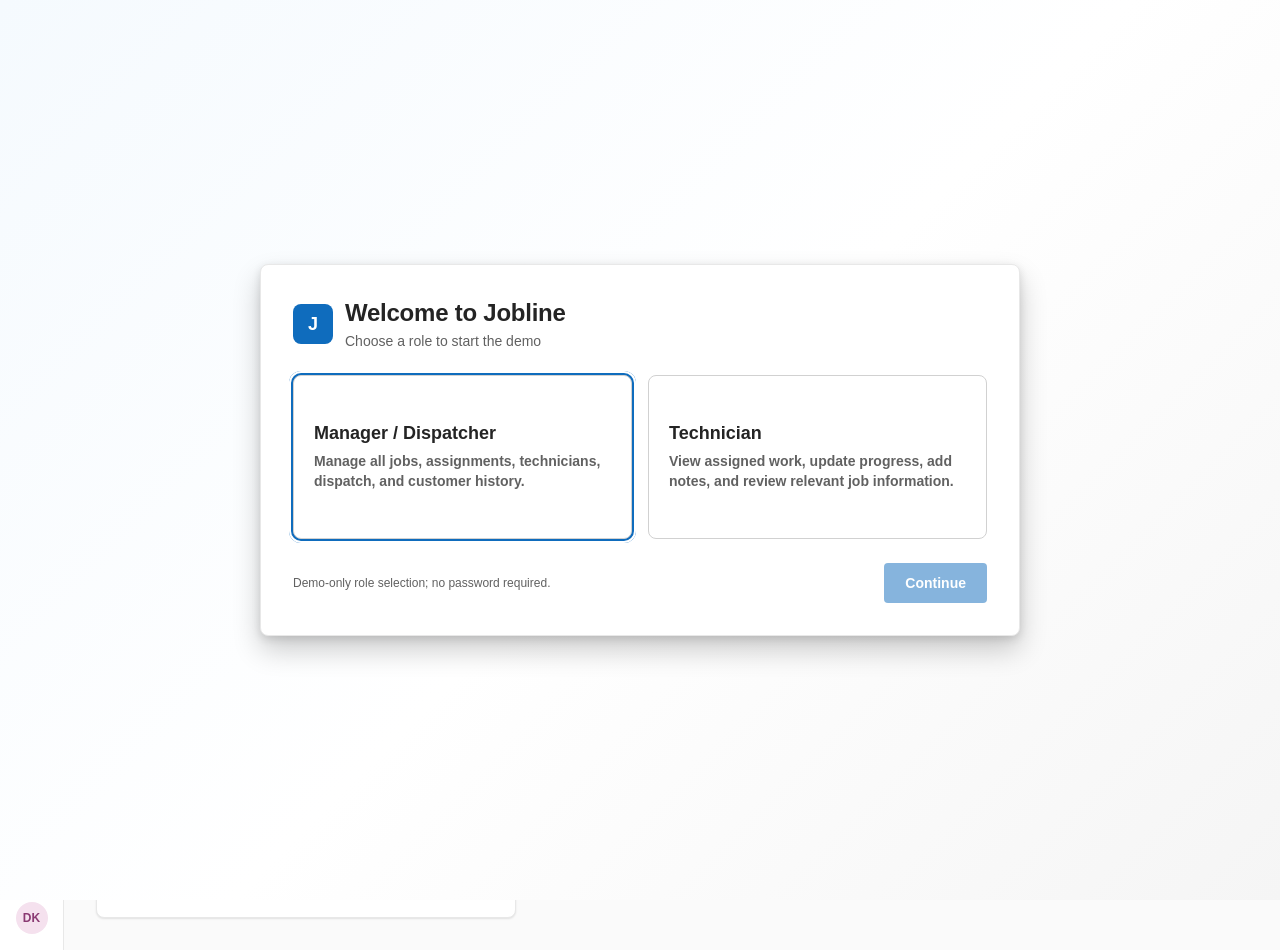
==== commit 1f4342ae: "Standardize typography with Fluent 2 type roles" ====
--- a/customer-detail.html
+++ b/customer-detail.html
@@ -6,6 +6,7 @@
 <link rel="stylesheet" href="fluent2-alignment.css">
 <link rel="stylesheet" href="persona.css">
 <link rel="stylesheet" href="accessibility.css">
+<link rel="stylesheet" href="typography-consistency.css">
 <style>
 :root{
   --brand:#0F6CBD;--brand-hover:#115EA3;
--- a/typography-consistency.css
+++ b/typography-consistency.css
@@ -0,0 +1,52 @@
+/* Shared Fluent 2 Web typography roles. Loaded last to replace page-level one-offs. */
+:root{
+  --type-caption-size:12px;--type-caption-line:16px;
+  --type-body-size:14px;--type-body-line:20px;
+  --type-subtitle2-size:16px;--type-subtitle2-line:22px;
+  --type-subtitle1-size:20px;--type-subtitle1-line:26px;
+  --type-title3-size:24px;--type-title3-line:32px;
+}
+body,button,input,select,textarea{font-family:"Segoe UI","Segoe UI Web",-apple-system,BlinkMacSystemFont,Roboto,"Helvetica Neue",sans-serif}
+body{font-size:var(--type-body-size);line-height:var(--type-body-line);font-weight:400}
+h1{font-size:var(--type-title3-size)!important;line-height:var(--type-title3-line)!important;font-weight:600!important}
+h2{font-size:var(--type-subtitle1-size)!important;line-height:var(--type-subtitle1-line)!important;font-weight:600!important}
+h3{font-size:var(--type-subtitle2-size)!important;line-height:var(--type-subtitle2-line)!important;font-weight:600!important}
+
+/* Captions, metadata, column headings, and section labels. */
+:where(.th,.jq-head,.sec-label,.col-title,.col-meaning,.stat-lbl,.drawer-lbl,.modal-field,.ai-label,.persona-hint){font-size:var(--type-caption-size)!important;line-height:var(--type-caption-line)!important}
+:where(.th,.jq-head,.sec-label,.col-title){font-weight:600!important;letter-spacing:0!important;text-transform:none!important}
+:where(.col-meaning,.stat-lbl,.drawer-lbl,.persona-hint){font-weight:400!important}
+.sec-label{font-size:var(--type-body-size)!important;line-height:var(--type-body-line)!important;font-weight:600!important;letter-spacing:0!important;text-transform:none!important}
+
+/* Core body content and controls. */
+:where(.jq-row,.drawer-val,.row .v,.card-name,.card-desc,.modal-job-form input,.modal-job-form select,.modal-job-form textarea,.ai-field){font-size:var(--type-body-size)!important;line-height:var(--type-body-line)!important}
+:where(.drawer-val,.drawer-val strong,.row .v,.card-desc){font-weight:400!important}
+:where(.card-name,.jq-row>span:nth-child(3),.cust-card>div:first-of-type>div>div>div:first-child){font-weight:600!important}
+:where(.badge,.count){font-size:var(--type-caption-size)!important;line-height:var(--type-caption-line)!important;font-weight:600!important}
+:where(button,.ghost-btn,.primary-btn,.modal-primary,.ai-primary,.ai-secondary,.ai-analyze){font-size:var(--type-body-size)!important;line-height:var(--type-body-line)!important;font-weight:600!important}
+
+/* Drawer details: equal label/value scale; long text reads left-to-right. */
+.drawer-row{min-height:36px;align-items:flex-start!important}
+.drawer-lbl{flex:0 0 112px;color:var(--colorNeutralForeground3)!important}
+.drawer-val{flex:1;color:var(--colorNeutralForeground1)!important;text-align:left!important}
+.drawer-row:has(#drawerDescriptionValue){display:block!important}
+#drawerDescriptionValue{display:block;margin-top:6px;max-width:100%;text-align:left!important;font-weight:400!important;overflow-wrap:anywhere}
+#feeValue{font-weight:600!important}
+.drawer .sec-label{margin-bottom:8px!important}
+.drawer p{line-height:var(--type-body-line)}
+
+/* Customer and history surfaces. */
+.cust-card .stat-num{font-size:var(--type-subtitle1-size)!important;line-height:var(--type-subtitle1-line)!important;font-weight:600!important}
+.customer-meta,.cust-card .badge+div{font-size:var(--type-caption-size);line-height:var(--type-caption-line)}
+.jh-row>span:not(.badge){font-size:var(--type-body-size)!important;line-height:var(--type-body-line)!important}
+.jh-row>span:first-of-type{font-weight:600!important}
+
+/* Dispatch and AI panels. */
+.card-name{font-weight:600!important}.card-desc{color:var(--colorNeutralForeground2)!important}
+.ai-review-body,.ai-review-foot,.ai-explanation,.ai-create-proposal{font-size:var(--type-body-size);line-height:var(--type-body-line)}
+.ai-review-head p,.ai-disclaimer,.ai-proposal-label{font-size:var(--type-caption-size)!important;line-height:var(--type-caption-line)!important}
+
+@media(max-width:620px){
+  h1{font-size:var(--type-subtitle1-size)!important;line-height:var(--type-subtitle1-line)!important}
+  .drawer-lbl{flex-basis:96px}
+}
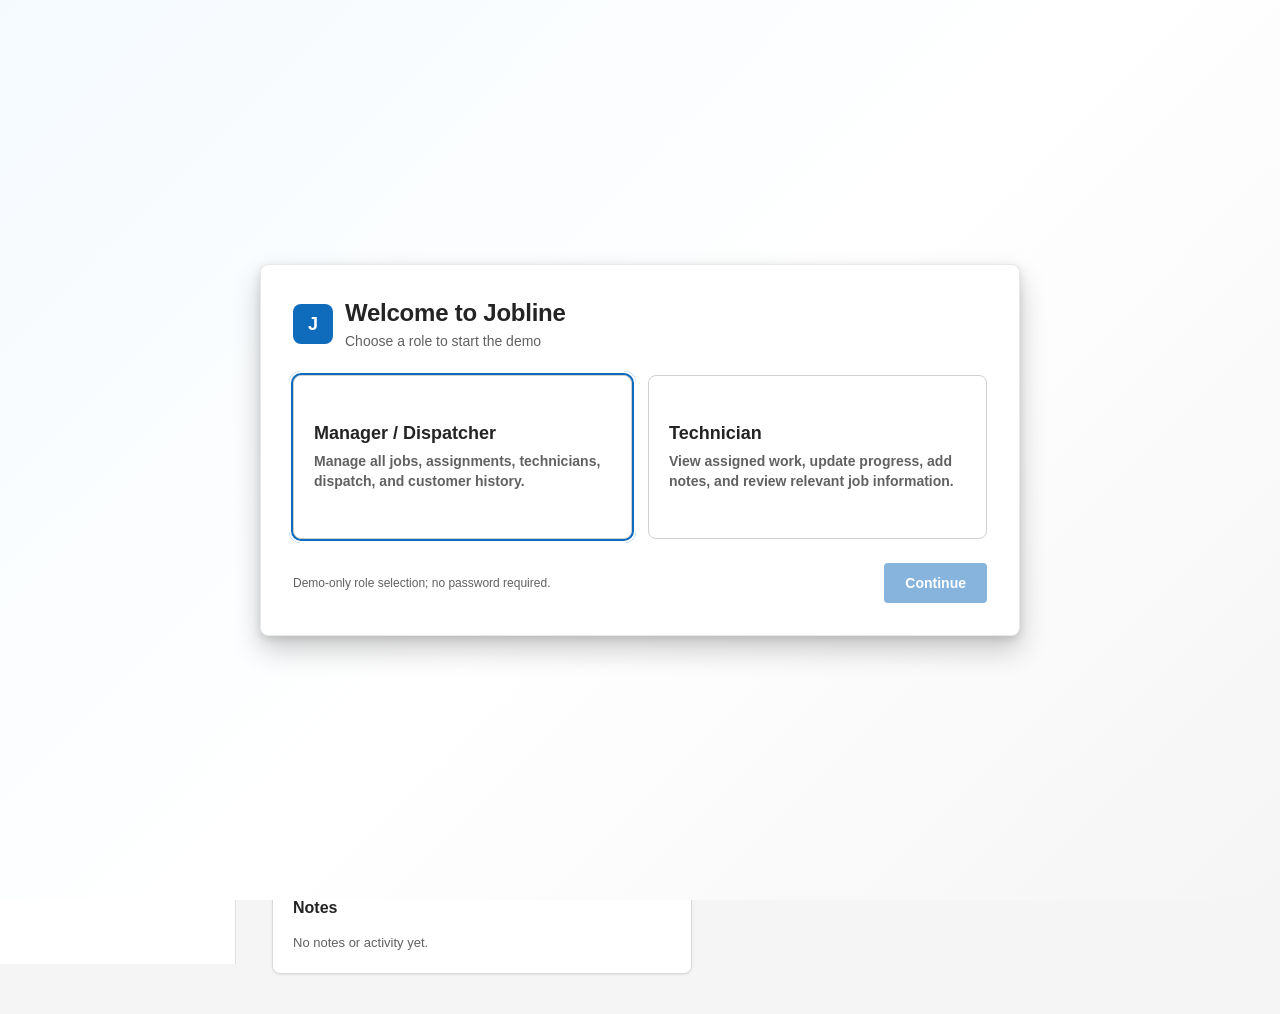
==== commit 2b11726a: "Add shared enterprise application shell" ====
--- a/customer-detail.html
+++ b/customer-detail.html
@@ -7,6 +7,7 @@
 <link rel="stylesheet" href="persona.css">
 <link rel="stylesheet" href="accessibility.css">
 <link rel="stylesheet" href="typography-consistency.css">
+<link rel="stylesheet" href="app-shell.css?v=1">
 <style>
 :root{
   --brand:#0F6CBD;--brand-hover:#115EA3;
@@ -273,7 +274,8 @@
   });
 })();
 </script>
-<script src="persona.js?v=6"></script>
+<script src="persona.js?v=8"></script>
 <script src="accessibility.js?v=1"></script>
+<script src="app-shell.js?v=1"></script>
 </body>
 </html>
--- a/persona.css
+++ b/persona.css
@@ -2,6 +2,12 @@
 .persona-signin[hidden]{display:none}.persona-card{width:min(760px,100%);background:#fff;border:1px solid #e8e8e8;border-radius:12px;box-shadow:0 14px 34px rgba(0,0,0,.14);padding:32px}.persona-brand{display:flex;align-items:center;gap:12px;margin-bottom:24px}.persona-logo{width:40px;height:40px;border-radius:8px;background:#0f6cbd;color:#fff;display:grid;place-items:center;font-size:18px;font-weight:700}.persona-card h1{margin:0;font-size:28px;line-height:36px}.persona-card>p{margin:6px 0 24px;color:#616161}.persona-options{display:grid;grid-template-columns:1fr 1fr;gap:16px}.persona-option{border:1px solid #d1d1d1;border-radius:8px;padding:20px;background:#fff;text-align:left;color:#242424;cursor:pointer;min-height:164px}.persona-option:hover{background:#f5fafe;border-color:#0f6cbd}.persona-option.selected{background:#f5fafe;border:2px solid #0f6cbd;padding:19px}.persona-option strong{display:block;font-size:18px;margin-bottom:8px}.persona-option span{display:block;color:#616161;font-size:14px;line-height:20px}.persona-tech-select{margin-top:18px;padding-top:18px;border-top:1px solid #e8e8e8}.persona-tech-select label{display:block;font-weight:600;margin-bottom:6px}.persona-tech-select select{width:100%;height:40px;border:1px solid #d1d1d1;border-radius:4px;padding:0 10px;background:#fff}.persona-actions{display:flex;align-items:center;justify-content:space-between;margin-top:24px}.persona-hint{font-size:12px;color:#616161}.persona-continue{height:40px;border:0;border-radius:4px;background:#0f6cbd;color:#fff;padding:0 20px;font-weight:600;cursor:pointer}.persona-continue:disabled{opacity:.5;cursor:not-allowed}.persona-switcher{position:fixed;right:20px;bottom:20px;z-index:35;display:flex;align-items:center;gap:10px;background:#fff;border:1px solid #d1d1d1;border-radius:8px;box-shadow:0 3px 8px rgba(0,0,0,.14);padding:8px 10px}.persona-switcher-badge{width:30px;height:30px;border-radius:50%;display:grid;place-items:center;background:#deecf9;color:#0f6cbd;font-size:11px;font-weight:700}.persona-switcher-copy{line-height:16px}.persona-switcher-copy strong{display:block;font-size:12px}.persona-switcher-copy span{display:block;font-size:11px;color:#616161}.persona-switcher button{height:30px;border:0;border-radius:4px;background:transparent;color:#115ea3;font-weight:600;cursor:pointer}.persona-switcher button:hover{background:#f0f0f0}.persona-switcher-rail{position:relative;right:auto;bottom:auto;z-index:auto;width:40px;height:40px;padding:0;border:0;border-radius:50%;box-shadow:none;background:transparent;display:grid;place-items:center}.persona-switcher-rail .persona-switcher-badge{width:36px;height:36px}.persona-switcher-rail .persona-switcher-copy{display:none}.persona-switcher-rail button{position:absolute;inset:0;width:40px;height:40px;font-size:0;background:transparent}.persona-switcher-rail button:hover{background:rgba(15,108,189,.08);border-radius:50%}.persona-restricted{position:fixed;inset:0 0 0 64px;z-index:30;background:#fafafa;display:grid;place-items:center;padding:32px}.persona-restricted-card{max-width:480px;background:#fff;border:1px solid #e8e8e8;border-radius:8px;padding:32px;text-align:center;box-shadow:0 3px 8px rgba(0,0,0,.12)}.persona-restricted-card h1{margin:0 0 8px;font-size:24px}.persona-restricted-card p{margin:0 0 20px;color:#616161}.persona-restricted-card a{display:inline-flex;height:36px;align-items:center;padding:0 16px;border-radius:4px;background:#0f6cbd;color:#fff;text-decoration:none;font-weight:600}.technician-only-note{margin:0;padding:10px 12px;border-radius:6px;background:#f5fafe;color:#424242;font-size:13px;border:1px solid #deecf9}.persona-hidden{display:none!important}.persona-forbidden-edit{cursor:default!important}.persona-forbidden-edit:hover{background:transparent!important}.technician-job-hidden{display:none!important}
 .persona-stage-control{position:relative;z-index:3;width:100%;height:30px;margin-top:10px;border:1px solid #d1d1d1;border-radius:4px;background:#fff;color:#242424;padding:0 8px;font-size:12px;font-weight:600}
 .technician-note-preview{display:block;margin-top:3px;color:#115ea3;font-size:11px;font-weight:600;white-space:nowrap;overflow:hidden;text-overflow:ellipsis;max-width:100%}
+.rail-utilities{display:flex;flex-direction:column;align-items:center;gap:6px;margin-top:14px;padding-top:14px;border-top:1px solid #e8e8e8}
+.rail-utilities .prototype-trust-button-rail,.rail-utilities .notification-bell-rail,.rail-utilities .persona-switcher-rail{position:relative;inset:auto;left:auto;right:auto;top:auto;bottom:auto;z-index:2;width:40px;height:40px;min-height:40px;margin:0;border:0;border-radius:6px;box-shadow:none;background:transparent}
+.rail-utilities .prototype-trust-button-rail:hover,.rail-utilities .notification-bell-rail:hover,.rail-utilities .persona-switcher-rail:hover{background:#f5f5f5}
+.rail-utilities .prototype-trust-button-rail span{font-size:7px}.rail-utilities .notification-bell-rail b{right:0;top:0}
+.persona-switcher-rail button{display:grid!important;place-items:center;position:absolute;inset:0;width:40px;height:40px;padding:0!important;font-size:0!important;color:#115ea3;background:transparent}
+.persona-switcher-rail button svg{display:block}
 @media(max-width:680px){.persona-options{grid-template-columns:1fr}.persona-card{padding:22px}.persona-switcher{right:10px;bottom:10px}.persona-restricted{inset:0 0 0 56px}}
 .notification-bell{position:fixed;left:14px;bottom:74px;z-index:45;width:36px;height:36px;border:0;border-radius:50%;background:#fff;color:#115ea3;box-shadow:0 2px 7px rgba(0,0,0,.16);cursor:pointer;font-size:20px}.notification-bell:hover{background:#f5fafe}.notification-bell b{position:absolute;right:-3px;top:-4px;display:grid;place-items:center;min-width:17px;height:17px;padding:0 4px;border-radius:999px;background:#c50f1f;color:#fff;font-size:9px}.notification-panel{position:fixed;left:64px;bottom:18px;z-index:50;width:min(380px,calc(100vw - 82px));max-height:620px;overflow:auto;border:1px solid #d1d1d1;border-radius:8px;background:#fff;box-shadow:0 8px 28px rgba(0,0,0,.2)}.notification-panel[hidden]{display:none}.notification-panel header{position:sticky;top:0;z-index:1;display:flex;justify-content:space-between;align-items:start;padding:16px;border-bottom:1px solid #e8e8e8;background:#fff}.notification-panel h2{margin:0;font-size:18px}.notification-panel header p{margin:3px 0 0;color:#616161;font-size:11px}.notification-panel header button{width:28px;height:28px;border:0;border-radius:4px;background:transparent;font-size:20px;cursor:pointer}.notification-list{padding:6px}.notification-item{display:grid;grid-template-columns:8px 1fr;gap:8px;padding:11px;border-radius:6px;color:#242424;text-decoration:none}.notification-item:hover{background:#f5f5f5}.notification-item.unread{background:#f5fafe}.notification-dot{width:7px;height:7px;margin-top:5px;border-radius:50%;background:#0f6cbd}.notification-item:not(.unread) .notification-dot{background:#d1d1d1}.notification-item strong,.notification-item em,.notification-item span span,.notification-item small{display:block}.notification-item strong{font-size:12px}.notification-item em{margin-top:2px;color:#115ea3;font-size:11px;font-style:normal}.notification-item span span{margin-top:4px;color:#424242;font-size:11px;line-height:16px}.notification-item small{margin-top:5px;color:#616161;font-size:9px}.notification-empty{padding:24px;text-align:center;color:#616161;font-size:12px}.notification-read-all{width:100%;height:36px;border:0;border-top:1px solid #e8e8e8;background:#fff;color:#115ea3;font-weight:600;cursor:pointer}
 .prototype-trust-button{position:fixed;left:9px;bottom:118px;z-index:45;display:flex;width:46px;min-height:42px;align-items:center;justify-content:center;flex-direction:column;gap:1px;border:0;border-radius:6px;background:transparent;color:#616161;cursor:pointer}.prototype-trust-button:hover{background:#f5f5f5;color:#115ea3}.prototype-trust-button span{font-size:8px;font-weight:700;text-transform:uppercase}.prototype-trust-panel{position:fixed;left:64px;bottom:18px;z-index:60;width:min(420px,calc(100vw - 82px));max-height:calc(100dvh - 36px);overflow:auto;border:1px solid #d1d1d1;border-radius:8px;background:#fff;box-shadow:0 8px 28px rgba(0,0,0,.2)}.prototype-trust-panel[hidden]{display:none}.prototype-trust-panel header{display:flex;align-items:start;justify-content:space-between;padding:16px;border-bottom:1px solid #e8e8e8}.prototype-trust-panel h2{margin:2px 0 0;font-size:18px}.prototype-trust-eyebrow{color:#115ea3;font-size:9px;font-weight:700;text-transform:uppercase;letter-spacing:.05em}.prototype-trust-panel header button{width:28px;height:28px;border:0;border-radius:4px;background:transparent}.prototype-trust-body{padding:4px 16px}.prototype-trust-body section{padding:11px 0;border-bottom:1px solid #e8e8e8}.prototype-trust-body section:last-child{border-bottom:0}.prototype-trust-body strong{display:flex;align-items:center;gap:7px;font-size:12px}.prototype-trust-body strong svg{width:16px;height:16px;color:#115ea3}.prototype-trust-body p{margin:4px 0 0;color:#616161;font-size:11px;line-height:16px}.prototype-trust-panel footer{display:flex;align-items:center;justify-content:space-between;gap:10px;padding:12px 16px;border-top:1px solid #e8e8e8;background:#fafafa}.prototype-trust-panel footer a{display:inline-flex;min-height:32px;align-items:center;border-radius:4px;background:#0f6cbd;color:#fff;padding:0 12px;font-size:12px;font-weight:600;text-decoration:none}.prototype-trust-panel footer span{color:#616161;font-size:9px;text-align:right}
--- a/accessibility.css
+++ b/accessibility.css
@@ -2,6 +2,8 @@
 .skip-link{position:fixed;left:12px;top:8px;z-index:2000;transform:translateY(-160%);padding:8px 12px;border-radius:4px;background:#0f6cbd;color:#fff;font-weight:600;text-decoration:none}.skip-link:focus{transform:none}
 .sr-only{position:absolute!important;width:1px!important;height:1px!important;padding:0!important;margin:-1px!important;overflow:hidden!important;clip:rect(0,0,0,0)!important;white-space:nowrap!important;border:0!important}
 .dispatch-move{position:relative;z-index:4;width:100%;min-height:32px;margin-top:10px;padding:0 8px;background:#fff;font-size:12px}
+.queue-command-row{display:flex;align-items:center;justify-content:space-between;gap:16px;padding-bottom:12px;border-bottom:1px solid var(--stroke2,#e8e8e8)}
+.queue-primary-actions{gap:8px;flex-shrink:0}.queue-primary-actions .toolbar-left>div{display:none}
 .card:focus-within{box-shadow:0 0 0 3px var(--colorCompoundBrandStroke),var(--shadow4)!important}
 [role="dialog"][aria-hidden="true"]{visibility:hidden}
 html,body{max-width:100%;overflow-x:hidden}
@@ -11,6 +13,7 @@
   .search-wrap,.search-box{width:min(100%,360px)!important}
   .toolbar{flex-wrap:wrap!important;gap:8px!important}
   .chips{max-width:100%;overflow-x:auto;padding-bottom:4px;scrollbar-width:thin}
+  .queue-command-row{align-items:flex-start;flex-direction:column}.queue-primary-actions{width:100%;justify-content:space-between!important}
   .new-job-modal{width:calc(100vw - 32px)!important;max-height:calc(100dvh - 32px)!important}
   .bulk-panel{width:min(440px,calc(100vw - 56px))!important}
 }
--- a/app-shell.css
+++ b/app-shell.css
@@ -0,0 +1,75 @@
+:root{
+  --shell-header-height:64px;
+  --shell-nav-width:236px;
+  --shell-canvas:#f5f5f5;
+  --shell-border:#e0e0e0;
+  --shell-text:#242424;
+  --shell-muted:#616161;
+}
+
+body.jobline-shell{padding-top:var(--shell-header-height);background:var(--shell-canvas);color:var(--shell-text)}
+.jobline-shell>div:first-of-type{min-height:calc(100dvh - var(--shell-header-height))!important;background:var(--shell-canvas)!important}
+
+.jobline-shell-header{position:fixed;inset:0 0 auto 0;z-index:70;height:var(--shell-header-height);display:grid;grid-template-columns:var(--shell-nav-width) minmax(300px,1fr) auto;align-items:center;border-bottom:1px solid var(--shell-border);background:#fff}
+.jobline-shell-brand{height:100%;display:flex;align-items:center;gap:10px;padding:0 20px;border-right:1px solid var(--shell-border);color:var(--shell-text);font-size:16px;font-weight:600;text-decoration:none}
+.jobline-shell-brand:hover{color:var(--shell-text)}
+.jobline-shell-mark{width:26px;height:26px;display:grid;place-items:center;border-radius:5px;background:#0f6cbd;color:#fff;font-size:13px;font-weight:700}
+.jobline-shell-center{display:flex;justify-content:center;padding:0 28px}
+.jobline-shell-center .top-search{width:min(520px,100%)!important;height:38px!important;border-color:#d1d1d1!important;border-radius:4px!important;background:#fff!important;box-shadow:0 1px 2px rgba(0,0,0,.04)}
+.jobline-shell-center .search-input{font-size:14px!important;color:var(--shell-text)}
+.jobline-shell-right{height:100%;display:flex;align-items:center;justify-content:flex-end;gap:10px;padding:0 20px}
+
+.jobline-shell nav.rail{position:sticky;top:var(--shell-header-height);width:var(--shell-nav-width)!important;height:calc(100dvh - var(--shell-header-height));align-items:stretch!important;padding:12px 10px!important;background:#fff!important;border-right:1px solid var(--shell-border)!important}
+.jobline-shell nav.rail>a:first-child{display:none!important}
+.jobline-shell nav.rail>div:nth-child(2){width:100%;gap:4px!important;margin-top:0!important}
+.jobline-shell nav.rail>div:last-child:not(.rail-utilities){display:none!important}
+.jobline-shell .rail-btn{position:relative;width:100%!important;height:42px!important;justify-content:flex-start!important;gap:12px;padding:0 14px!important;border-radius:4px!important;color:#424242!important;font-size:14px;font-weight:400;text-decoration:none}
+.jobline-shell .rail-btn::after{content:attr(title);white-space:nowrap}
+.jobline-shell .rail-btn:hover{background:#f5f5f5!important;color:#242424!important}
+.jobline-shell .rail-btn.active{background:#ebf3fc!important;color:#115ea3!important;font-weight:600}
+.jobline-shell .rail-btn.active::before{content:"";position:absolute;left:0;top:8px;bottom:8px;width:3px;border-radius:3px;background:#0f6cbd}
+.jobline-shell .rail-utilities{width:100%;margin-top:auto!important;padding-top:12px!important;border-top:1px solid #e8e8e8!important;align-items:stretch!important}
+.jobline-shell .rail-utilities .prototype-trust-button-rail{width:100%!important;height:40px!important;justify-content:flex-start!important;flex-direction:row!important;gap:12px!important;padding:0 14px!important;color:#616161!important}
+.jobline-shell .rail-utilities .prototype-trust-button-rail span{font-size:12px!important;text-transform:none!important}
+
+.jobline-shell main{padding:28px 36px 40px!important;gap:18px!important;background:var(--shell-canvas)}
+.jobline-shell main h1{font-size:28px!important;line-height:36px!important;font-weight:600!important;letter-spacing:-.01em}
+.jobline-shell main h1+ p{color:var(--shell-muted)!important}
+.jobline-shell :where(.ops-metric,.jq-table-wrap,.cust-card,.card){border-color:#d9d9d9!important;border-radius:8px!important;box-shadow:0 1px 2px rgba(0,0,0,.08)!important}
+.jobline-shell .jq-head{background:#fff!important}
+
+.jobline-shell-header .notification-bell{position:relative!important;inset:auto!important;width:36px!important;height:36px!important;margin:0!important;border-radius:4px!important;box-shadow:none!important;background:transparent!important;color:#424242}
+.jobline-shell-header .notification-bell:hover{background:#f5f5f5!important}
+.jobline-shell-header .persona-switcher{position:relative!important;inset:auto!important;width:auto!important;height:44px!important;display:flex!important;padding:0!important;border:0!important;border-radius:4px!important;box-shadow:none!important;background:transparent!important}
+.jobline-shell-header .persona-switcher button{position:relative!important;inset:auto!important;width:auto!important;height:44px!important;display:flex!important;align-items:center!important;gap:10px;padding:0 8px!important;border:0!important;border-radius:4px!important;background:transparent!important;color:#242424!important;font-size:14px!important}
+.jobline-shell-header .persona-switcher button:hover{background:#f5f5f5!important}
+.shell-profile-avatar{width:32px;height:32px;display:grid;place-items:center;border-radius:50%;background:#0f6cbd;color:#fff;font-size:11px;font-weight:700}
+.shell-profile-copy{display:flex;flex-direction:column;align-items:flex-start;line-height:17px}
+.shell-profile-copy strong{font-size:14px;font-weight:600}
+.shell-profile-copy span{color:#616161;font-size:11px}
+.shell-profile-chevron{color:#616161}
+.jobline-shell .notification-panel{left:auto!important;right:16px!important;top:58px!important;bottom:auto!important}
+.jobline-shell .drawer-scrim{z-index:80!important}
+.jobline-shell .drawer{z-index:81!important}
+
+@media(max-width:900px){
+  :root{--shell-nav-width:64px}
+  .jobline-shell-header{grid-template-columns:64px minmax(180px,1fr) auto}
+  .jobline-shell-brand{justify-content:center;padding:0;border-right:1px solid var(--shell-border)}
+  .jobline-shell-brand>span:last-child,.shell-profile-copy{display:none}
+  .jobline-shell-center{padding:0 16px}
+  .jobline-shell-right{padding:0 10px}
+  .jobline-shell nav.rail{padding:12px 8px!important}
+  .jobline-shell .rail-btn{justify-content:center!important;padding:0!important}
+  .jobline-shell .rail-btn::after,.jobline-shell .rail-utilities .prototype-trust-button-rail span{display:none}
+  .jobline-shell .rail-utilities .prototype-trust-button-rail{justify-content:center!important;padding:0!important}
+  .jobline-shell main{padding:24px!important}
+}
+
+@media(max-width:620px){
+  .jobline-shell-header{grid-template-columns:56px 1fr auto}
+  .jobline-shell-center{padding:0 8px}
+  .jobline-shell-right{gap:2px;padding:0 6px}
+  .shell-profile-chevron{display:none}
+  .jobline-shell main{padding:18px 14px 28px!important}
+}
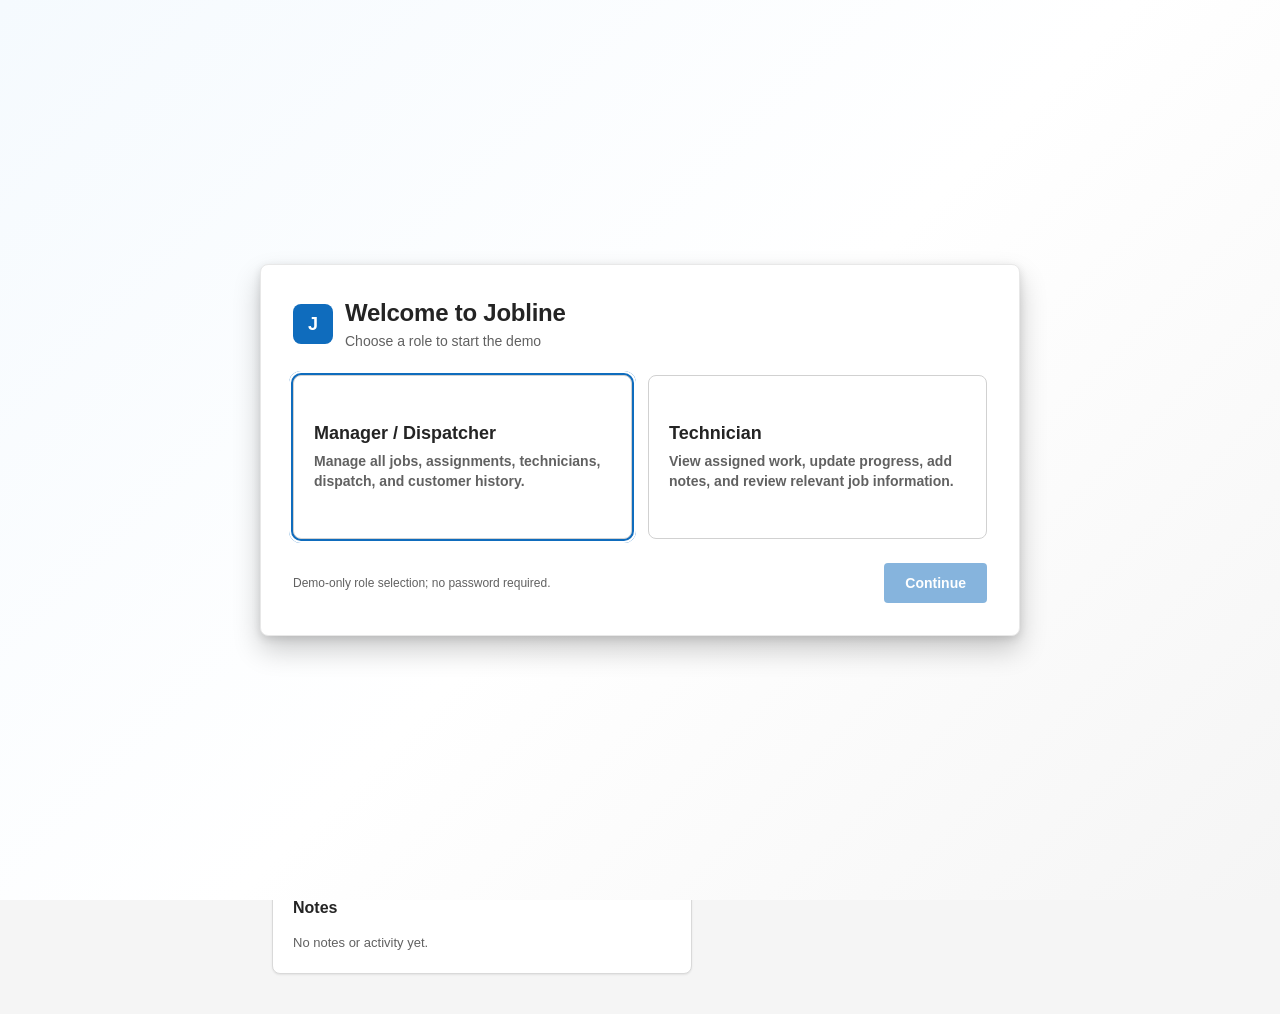
==== commit 772a9e2a: "Align navigation consistently across pages" ====
--- a/customer-detail.html
+++ b/customer-detail.html
@@ -7,7 +7,7 @@
 <link rel="stylesheet" href="persona.css">
 <link rel="stylesheet" href="accessibility.css">
 <link rel="stylesheet" href="typography-consistency.css">
-<link rel="stylesheet" href="app-shell.css?v=1">
+<link rel="stylesheet" href="app-shell.css?v=2">
 <style>
 :root{
   --brand:#0F6CBD;--brand-hover:#115EA3;
@@ -276,6 +276,6 @@
 </script>
 <script src="persona.js?v=8"></script>
 <script src="accessibility.js?v=1"></script>
-<script src="app-shell.js?v=1"></script>
+<script src="app-shell.js?v=2"></script>
 </body>
 </html>
--- a/app-shell.css
+++ b/app-shell.css
@@ -8,7 +8,7 @@
 }
 
 body.jobline-shell{padding-top:var(--shell-header-height);background:var(--shell-canvas);color:var(--shell-text)}
-.jobline-shell>div:first-of-type{min-height:calc(100dvh - var(--shell-header-height))!important;background:var(--shell-canvas)!important}
+.jobline-shell>div:first-of-type{min-height:calc(100dvh - var(--shell-header-height))!important;padding-left:var(--shell-nav-width)!important;background:var(--shell-canvas)!important}
 
 .jobline-shell-header{position:fixed;inset:0 0 auto 0;z-index:70;height:var(--shell-header-height);display:grid;grid-template-columns:var(--shell-nav-width) minmax(300px,1fr) auto;align-items:center;border-bottom:1px solid var(--shell-border);background:#fff}
 .jobline-shell-brand{height:100%;display:flex;align-items:center;gap:10px;padding:0 20px;border-right:1px solid var(--shell-border);color:var(--shell-text);font-size:16px;font-weight:600;text-decoration:none}
@@ -16,12 +16,14 @@
 .jobline-shell-mark{width:26px;height:26px;display:grid;place-items:center;border-radius:5px;background:#0f6cbd;color:#fff;font-size:13px;font-weight:700}
 .jobline-shell-center{display:flex;justify-content:center;padding:0 28px}
 .jobline-shell-center .top-search{width:min(520px,100%)!important;height:38px!important;border-color:#d1d1d1!important;border-radius:4px!important;background:#fff!important;box-shadow:0 1px 2px rgba(0,0,0,.04)}
-.jobline-shell-center .search-input{font-size:14px!important;color:var(--shell-text)}
+.jobline-shell-center .search-input{width:100%;min-width:0;height:100%;padding:0;border:0!important;outline:0;background:transparent;font-size:14px!important;color:var(--shell-text)}
 .jobline-shell-right{height:100%;display:flex;align-items:center;justify-content:flex-end;gap:10px;padding:0 20px}
 
-.jobline-shell nav.rail{position:sticky;top:var(--shell-header-height);width:var(--shell-nav-width)!important;height:calc(100dvh - var(--shell-header-height));align-items:stretch!important;padding:12px 10px!important;background:#fff!important;border-right:1px solid var(--shell-border)!important}
+.jobline-shell nav.rail{position:fixed;left:0;top:var(--shell-header-height);z-index:30;width:var(--shell-nav-width)!important;height:calc(100dvh - var(--shell-header-height));align-items:stretch!important;padding:8px 10px 12px!important;background:#fff!important;border-right:1px solid var(--shell-border)!important}
 .jobline-shell nav.rail>a:first-child{display:none!important}
 .jobline-shell nav.rail>div:nth-child(2){width:100%;gap:4px!important;margin-top:0!important}
+.jobline-shell nav.rail>div[style*="margin-top:32px"]{width:100%!important;gap:4px!important;margin-top:0!important}
+.jobline-shell nav.rail>.jobline-shell-nav-items{width:100%!important;display:flex!important;flex-direction:column!important;gap:4px!important;margin:0!important;padding:0!important;align-self:flex-start!important}
 .jobline-shell nav.rail>div:last-child:not(.rail-utilities){display:none!important}
 .jobline-shell .rail-btn{position:relative;width:100%!important;height:42px!important;justify-content:flex-start!important;gap:12px;padding:0 14px!important;border-radius:4px!important;color:#424242!important;font-size:14px;font-weight:400;text-decoration:none}
 .jobline-shell .rail-btn::after{content:attr(title);white-space:nowrap}
@@ -38,7 +40,17 @@
 .jobline-shell :where(.ops-metric,.jq-table-wrap,.cust-card,.card){border-color:#d9d9d9!important;border-radius:8px!important;box-shadow:0 1px 2px rgba(0,0,0,.08)!important}
 .jobline-shell .jq-head{background:#fff!important}
 
-.jobline-shell-header .notification-bell{position:relative!important;inset:auto!important;width:36px!important;height:36px!important;margin:0!important;border-radius:4px!important;box-shadow:none!important;background:transparent!important;color:#424242}
+/* Dashboard metrics use one quiet, aligned card treatment across the row. */
+.jobline-shell .ops-metrics{gap:16px}
+.jobline-shell .ops-metric{display:flex;min-height:132px;flex-direction:column;justify-content:flex-start;padding:20px!important;border-left:1px solid #d9d9d9!important}
+.jobline-shell .ops-metric-label{font-size:12px!important;font-weight:600!important;letter-spacing:.04em;text-transform:uppercase}
+.jobline-shell .ops-metric-value{margin-top:14px;font-size:34px!important;line-height:40px!important;font-weight:600!important}
+.jobline-shell .ops-metric-detail{margin-top:4px;font-size:12px!important;line-height:16px!important}
+.jobline-shell .ops-metric-icon{background:transparent}
+
+.jobline-shell-header .notification-bell{position:relative!important;inset:auto!important;width:40px!important;height:40px!important;margin:0!important;border-radius:4px!important;box-shadow:none!important;background:transparent!important;color:#424242;font-size:22px!important}
+.jobline-shell-header .notification-bell svg{width:22px!important;height:22px!important}
+.jobline-shell-header .notification-bell b{right:0!important;top:0!important;min-width:18px;height:18px;font-size:10px}
 .jobline-shell-header .notification-bell:hover{background:#f5f5f5!important}
 .jobline-shell-header .persona-switcher{position:relative!important;inset:auto!important;width:auto!important;height:44px!important;display:flex!important;padding:0!important;border:0!important;border-radius:4px!important;box-shadow:none!important;background:transparent!important}
 .jobline-shell-header .persona-switcher button{position:relative!important;inset:auto!important;width:auto!important;height:44px!important;display:flex!important;align-items:center!important;gap:10px;padding:0 8px!important;border:0!important;border-radius:4px!important;background:transparent!important;color:#242424!important;font-size:14px!important}
@@ -51,6 +63,24 @@
 .jobline-shell .notification-panel{left:auto!important;right:16px!important;top:58px!important;bottom:auto!important}
 .jobline-shell .drawer-scrim{z-index:80!important}
 .jobline-shell .drawer{z-index:81!important}
+
+/* Keep full-height dialogs below the fixed product header and make long content reachable. */
+.jobline-shell .new-job-scrim{inset:var(--shell-header-height) 0 0!important;padding:20px!important;align-items:flex-start!important;overflow-y:auto!important;z-index:80!important}
+.jobline-shell .new-job-modal{width:min(920px,100%)!important;height:min(900px,calc(100dvh - var(--shell-header-height) - 40px))!important;max-height:calc(100dvh - var(--shell-header-height) - 40px)!important;min-height:0!important}
+.jobline-shell .new-job-frame{display:block;min-height:0;flex:1 1 auto}
+.jobline-shell .bulk-scrim{z-index:80!important}
+.jobline-shell .bulk-panel{top:var(--shell-header-height)!important;height:calc(100dvh - var(--shell-header-height))!important;max-height:calc(100dvh - var(--shell-header-height))!important;z-index:81!important;overflow:hidden!important}
+.jobline-shell .bulk-panel-head,.jobline-shell .bulk-panel-foot{flex:0 0 auto}
+.jobline-shell .bulk-panel-body{min-height:0;overflow-y:auto!important;overscroll-behavior:contain}
+
+/* Five consistent status columns; header height keeps the first card aligned. */
+.jobline-shell main:has(.board){height:calc(100dvh - var(--shell-header-height))!important;overflow:hidden}
+.jobline-shell .board{grid-template-columns:repeat(5,minmax(220px,1fr))!important;align-items:stretch;overflow-x:auto;overflow-y:hidden;padding-bottom:8px}
+.jobline-shell .col{height:100%;overflow-y:auto;align-content:start}
+.jobline-shell .col-head{min-height:68px;align-items:flex-start!important;padding:4px 4px 12px!important}
+.jobline-shell .col-head-copy{min-height:48px}
+.jobline-shell .col-meaning{max-width:180px}
+.jobline-shell .col>.card:first-of-type{margin-top:0}
 
 @media(max-width:900px){
   :root{--shell-nav-width:64px}
@@ -72,4 +102,6 @@
   .jobline-shell-right{gap:2px;padding:0 6px}
   .shell-profile-chevron{display:none}
   .jobline-shell main{padding:18px 14px 28px!important}
+  .jobline-shell .new-job-scrim{padding:0!important}
+  .jobline-shell .new-job-modal{width:100%!important;height:calc(100dvh - var(--shell-header-height))!important;max-height:calc(100dvh - var(--shell-header-height))!important;border-radius:0!important}
 }
